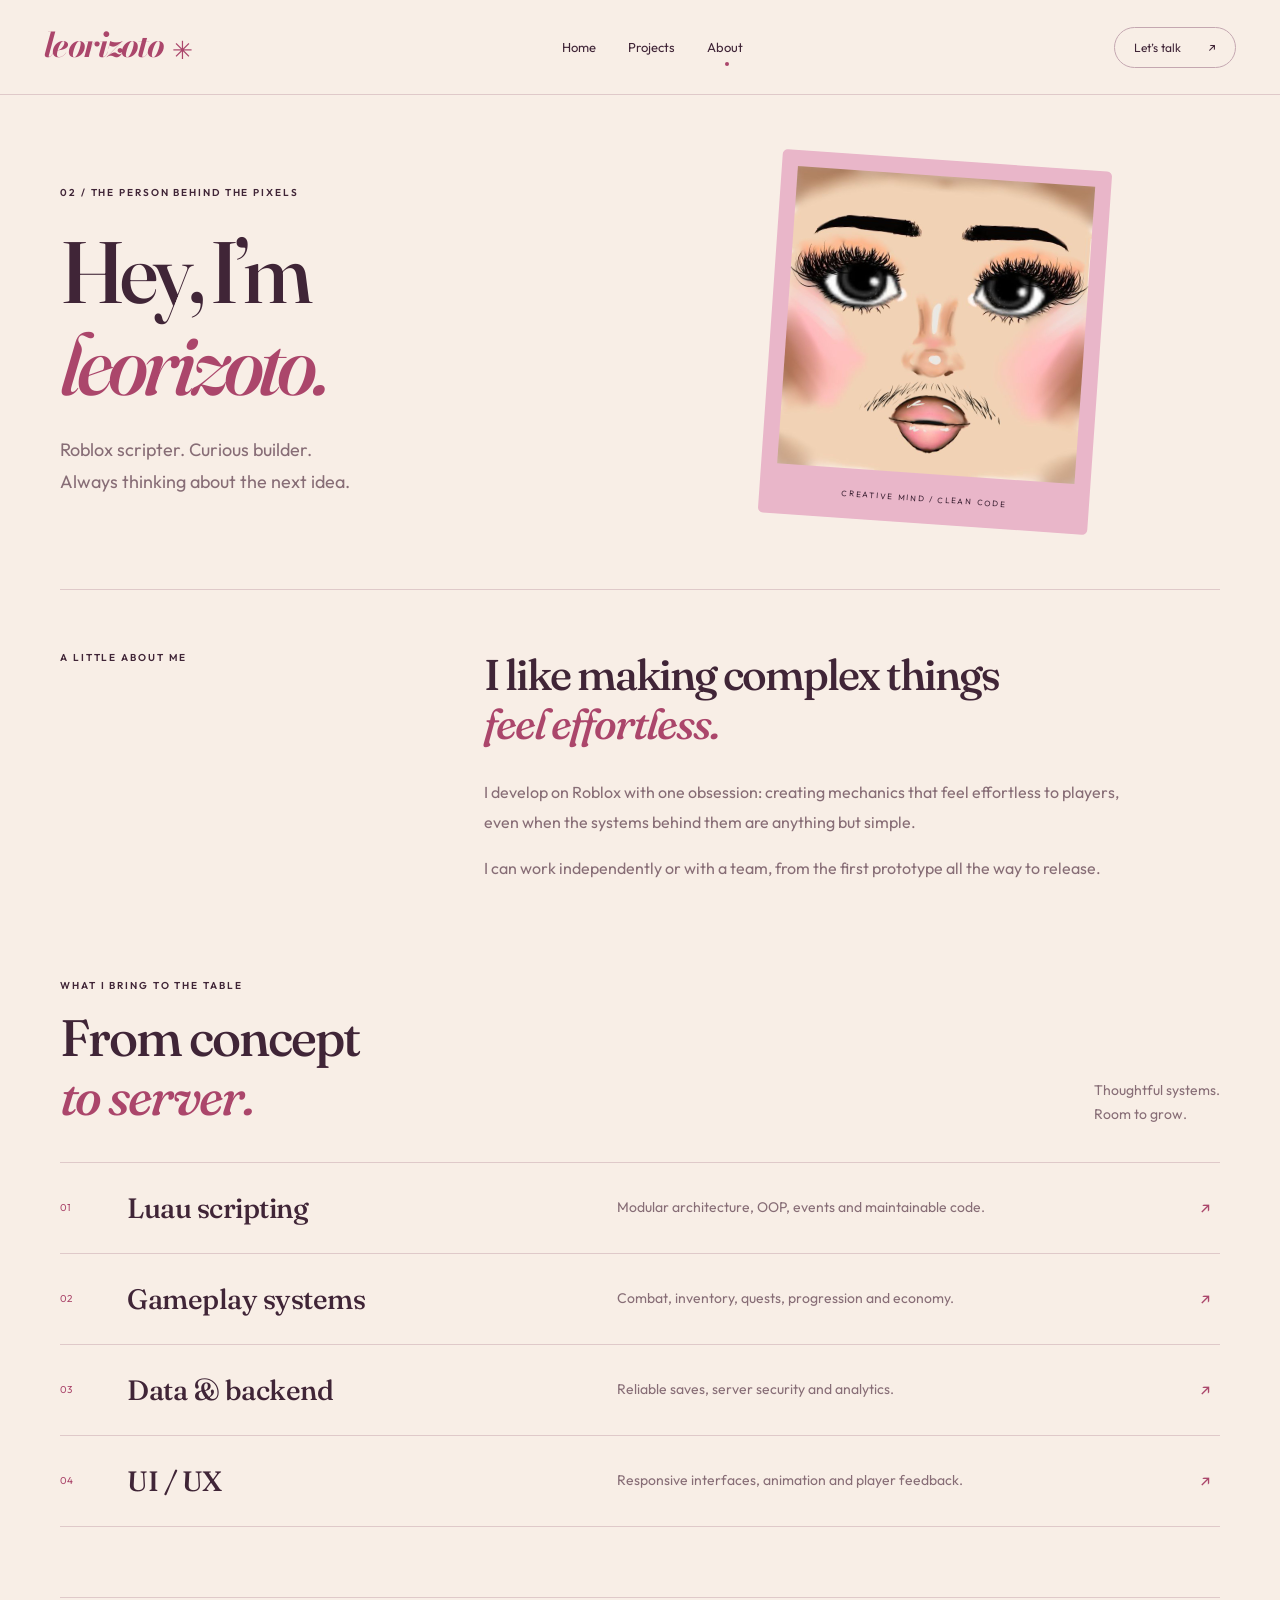
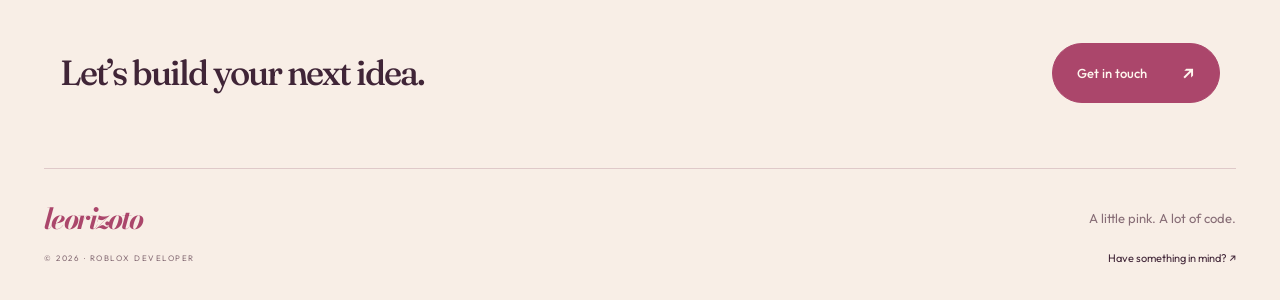
==== about.html @ 5970bd6d "Redesign portfolio with separate pages and project case studies" ====
<!doctype html><html lang="en"><head><meta charset="utf-8"><meta name="viewport" content="width=device-width,initial-scale=1"><title>About — leorizoto</title><meta name="description" content="leorizoto — Roblox developer. Explore games, Luau scripting, gameplay systems and interfaces."><meta name="theme-color" content="#f8eee6"><link rel="icon" href="favicon.jpg"><link rel="preconnect" href="https://fonts.googleapis.com"><link rel="preconnect" href="https://fonts.gstatic.com" crossorigin><link href="https://fonts.googleapis.com/css2?family=Bodoni+Moda:ital,wght@1,700&family=Fraunces:wght@500;600;700;800&family=Outfit:wght@400;500;600;700&display=swap" rel="stylesheet"><link rel="stylesheet" href="styles.css?v=pages-1"><script src="script.js?v=pages-1" defer></script><script src="analytics.js?v=pages-1" defer></script></head><body><a class="skip-link" href="#main">Skip to content</a><header class="site-header"><nav aria-label="Main navigation"><a class="brand" href="index.html" aria-label="leorizoto home">leorizoto<span class="brand-star" aria-hidden="true">✳</span></a><div class="navlinks"><a href="index.html" >Home</a><a href="projects.html" >Projects</a><a href="about.html" aria-current="page">About</a></div><a class="contact-link" href="contact.html" >Let’s talk <span>↗</span></a></nav></header><main id="main"><section class="about-intro wrap"><div><p class="eyebrow">02 / THE PERSON BEHIND THE PIXELS</p><h1>Hey, I’m<br><em>leorizoto.</em></h1><p class="intro">Roblox scripter. Curious builder.<br>Always thinking about the next idea.</p></div><div class="about-avatar"><img src="avatar.jpg" width="736" height="736" alt="leorizoto’s avatar"><span>CREATIVE MIND / CLEAN CODE</span></div></section><section class="about-story wrap"><p class="eyebrow">A LITTLE ABOUT ME</p><div><h2>I like making complex things<br><em>feel effortless.</em></h2><p>I develop on Roblox with one obsession: creating mechanics that feel effortless to players, even when the systems behind them are anything but simple.</p><p>I can work independently or with a team, from the first prototype all the way to release.</p></div></section><section class="expertise wrap" id="skills"><div class="section-heading"><div><p class="eyebrow">WHAT I BRING TO THE TABLE</p><h2>From concept<br><em>to server.</em></h2></div><p>Thoughtful systems.<br>Room to grow.</p></div><div class="expertise-list"><article><span>01</span><h3>Luau scripting</h3><p>Modular architecture, OOP, events and maintainable code.</p><b aria-hidden="true">↗</b></article><article><span>02</span><h3>Gameplay systems</h3><p>Combat, inventory, quests, progression and economy.</p><b aria-hidden="true">↗</b></article><article><span>03</span><h3>Data & backend</h3><p>Reliable saves, server security and analytics.</p><b aria-hidden="true">↗</b></article><article><span>04</span><h3>UI / UX</h3><p>Responsive interfaces, animation and player feedback.</p><b aria-hidden="true">↗</b></article></div></section><section class="small-cta wrap"><h2>Let’s build your next idea.</h2><a class="button" href="contact.html">Get in touch <span>↗</span></a></section></main><footer><a class="brand" href="index.html">leorizoto</a><p>A little pink. A lot of code.</p><span>© 2026 · ROBLOX DEVELOPER</span><a href="contact.html">Have something in mind? ↗</a></footer><p class="copy-status" id="copy-status" role="status" aria-live="polite" hidden></p></body></html>
---- styles.css ----
:root{--paper:#f8eee6;--ink:#402537;--rose:#ab466b;--muted:#876d76;--line:#dfc9c9;--pink:#edb9ca;--serif:Fraunces,Georgia,serif;--sans:Outfit,sans-serif}*{box-sizing:border-box}html{scroll-behavior:smooth;scroll-padding-top:110px}body{margin:0;background:var(--paper);color:var(--ink);font-family:var(--sans);-webkit-font-smoothing:antialiased}a{color:inherit;text-decoration:none}button{font:inherit;color:inherit}img{display:block;max-width:100%;height:auto}button,a{-webkit-tap-highlight-color:transparent}button{cursor:pointer}[hidden]{display:none!important}::selection{background:#edb9ca;color:var(--ink)}:focus-visible{outline:2px solid var(--rose);outline-offset:5px}h1,h2,h3,p{margin:0}h1,h2,h3{font-family:var(--serif);font-weight:500}em{color:var(--rose);font-style:italic}h1{font-size:clamp(58px,6.8vw,100px);line-height:1.05;letter-spacing:-5px}h2{font-size:clamp(34px,4vw,58px);line-height:1.15;letter-spacing:-2px}.wrap{width:min(1160px,calc(100% - 88px));margin-inline:auto}.eyebrow{font-size:10px;font-weight:600;letter-spacing:1.9px;line-height:1.6}.status-dot{display:inline-block;width:6px;height:6px;border-radius:50%;background:#748a66;margin-right:8px;vertical-align:middle}.intro{font-size:18px;line-height:1.8;color:var(--muted);max-width:480px}.site-header{position:sticky;top:0;z-index:40;background:#f8eee6f5;border-bottom:1px solid var(--line)}nav{width:min(1280px,calc(100% - 88px));margin:auto;display:flex;align-items:center;justify-content:space-between;height:94px;gap:24px}.brand{font:italic 700 34px/1 'Bodoni Moda',serif;color:var(--rose);letter-spacing:-1.7px;white-space:nowrap}.brand-star{font:25px var(--sans);margin-left:8px;display:inline-block;vertical-align:middle}.navlinks{display:flex;gap:32px;font-size:13px}.navlinks a{position:relative;padding:15px 0}.navlinks a[aria-current]:after{content:'';height:4px;width:4px;border-radius:50%;background:var(--rose);position:absolute;bottom:4px;left:50%}.contact-link{font-size:12px;border:1px solid #c4a7b0;padding:12px 19px;border-radius:50px}.contact-link span{margin-left:24px}.contact-link:hover,.contact-link[aria-current]{background:var(--ink);color:var(--paper);border-color:var(--ink)}.skip-link{position:fixed;left:15px;top:-100px;z-index:100;background:var(--paper);padding:15px}.skip-link:focus{top:10px}.button{display:inline-flex;align-items:center;justify-content:space-between;gap:35px;padding:17px 24px;border:1px solid var(--rose);background:var(--rose);color:#fff7ef;border-radius:40px;font-size:13px;font-weight:500;transition:background .2s,transform .2s}.button:hover{background:#84344f;transform:translateY(-2px)}.button span{font-size:19px}.text-link{font-size:13px;display:inline-flex;align-items:center;gap:24px;border-bottom:1px solid var(--line);padding:11px 0}.text-link:hover{color:var(--rose);border-color:var(--rose)}.actions{display:flex;align-items:center;gap:28px;margin-top:34px}.home-hero{min-height:700px;display:grid;grid-template-columns:1.15fr 1fr;gap:60px;align-items:center;padding-block:70px 85px}.hero-copy h1{margin:25px 0 28px;font-size:clamp(58px,6.4vw,93px);letter-spacing:-4.5px}.hero-note{display:flex;gap:22px;font-size:8px;letter-spacing:1.5px;color:var(--muted);margin-top:55px}.hero-visual{position:relative;padding:10px 24px 25px}.portrait-window{position:relative;border-radius:230px 230px 35px 35px;overflow:hidden;aspect-ratio:0.85;background:#efc6d3;border:7px solid #f3d9d8}.scene{width:100%;height:100%;object-fit:cover;object-position:65% center}.avatar{position:absolute;width:47%;aspect-ratio:1;border-radius:50%;border:6px solid var(--paper);left:27%;top:35%;object-fit:cover}.portrait-caption{position:absolute;bottom:20px;text-align:center;left:0;width:100%;font-size:7px;letter-spacing:1.5px}.hero-star{position:absolute;width:108px;right:-5px;top:-12px;transform:rotate(10deg);filter:drop-shadow(0 5px 12px #8e42631c)}.note{position:absolute;background:#fff7ee;padding:12px 18px;box-shadow:0 4px 15px #7137500c;font:italic 500 16px var(--serif);color:var(--rose)}.note-top{left:-12px;top:23%;transform:rotate(-8deg)}.note-bottom{right:-5px;bottom:11%;transform:rotate(5deg)}.selected{padding-block:40px 85px;border-top:1px solid var(--line)}.section-heading{display:flex;justify-content:space-between;align-items:end;gap:30px;margin-bottom:35px}.section-heading .eyebrow{margin-bottom:15px}.section-heading>p{font-size:14px;color:var(--muted);line-height:1.7}.project-grid{display:grid;grid-template-columns:1fr 1fr;gap:50px 28px}.project-card{display:block;min-width:0}.card-art{aspect-ratio:1.55;position:relative;overflow:hidden;border-radius:16px;background:#edc4d0}.card-art>img{height:100%;width:100%;object-fit:cover;transition:transform .4s}.project-card:hover .card-art>img{transform:scale(1.035)}.card-number{position:absolute;top:18px;left:18px;background:#fff6ec;padding:8px 11px;border-radius:30px;font-size:8px;letter-spacing:1.3px}.card-arrow{position:absolute;bottom:17px;right:17px;display:grid;place-items:center;width:39px;height:39px;border-radius:50%;background:var(--paper);font-size:21px;transition:background .2s,color .2s}.project-card:hover .card-arrow{background:var(--rose);color:white}.card-copy{padding:20px 2px 0}.card-meta{display:flex;justify-content:space-between;font-size:9px;letter-spacing:1.2px;color:var(--muted)}.card-copy h3{font-size:29px;letter-spacing:-.9px;margin:12px 0 8px}.card-copy p{font-size:14px;color:var(--muted)}.showcase-card .card-art{background:radial-gradient(ellipse at 50% 35%,#fff0e5,transparent 65%),#eac1cf}.showcase-card .card-art>img{width:45%;height:65%;object-fit:contain;position:absolute;inset:18% 27.5%}.home-about{border-top:1px solid var(--line);padding-block:70px;display:grid;grid-template-columns:1.4fr 1fr;gap:25px 80px}.home-about>.eyebrow{grid-column:1/-1}.home-about>div{font-size:16px;color:var(--muted);line-height:1.9;padding-top:8px}.home-about .text-link{margin-top:16px}.end-note{padding:60px 0 80px;border-top:1px solid var(--line)}.end-note>span{font-size:9px;letter-spacing:2px}.end-note>a{display:block;margin-top:25px;font:500 clamp(45px,6vw,82px)/1.1 var(--serif);letter-spacing:-3px;position:relative}.end-note b{position:absolute;right:5%;top:15%;font-weight:400;color:var(--rose)}footer{border-top:1px solid var(--line);width:min(1280px,calc(100% - 88px));margin:0 auto;display:grid;grid-template-columns:1fr 1fr;gap:18px;align-items:center;padding:35px 0}footer .brand{font-size:29px}footer p{font-size:13px;text-align:right;color:var(--muted)}footer>span{font-size:8px;letter-spacing:1.5px;color:var(--muted)}footer>a:last-child{text-align:right;font-size:11px}.page-heading{padding-block:65px 45px}.page-heading h1{margin:20px 0 25px;max-width:800px}.page-heading>p:last-child{font-size:17px;color:var(--muted);line-height:1.7;max-width:430px}.collection-toolbar{display:flex;justify-content:space-between;align-items:center;gap:20px;margin:12px 0 35px;padding-block:16px;border-top:1px solid var(--line);border-bottom:1px solid var(--line)}.collection-toolbar>p{font-size:11px;color:var(--muted)}.filters{display:flex;gap:8px;flex-wrap:wrap}.filters button{border:0;background:transparent;padding:11px 17px;border-radius:25px;font-size:12px}.filters button[aria-pressed=true]{background:var(--ink);color:var(--paper)}.filters span{font-size:9px;margin-left:15px;opacity:.65}.collection{padding-bottom:70px}.small-cta{padding:45px 0 65px;border-top:1px solid var(--line);display:flex;justify-content:space-between;gap:25px;align-items:center}.small-cta h2{font-size:35px}.project-heading{padding-top:40px}.back-link{font-size:11px;color:var(--muted)}.project-title{display:flex;justify-content:space-between;align-items:end;gap:35px;padding:40px 0 35px}.project-title h1{font-size:clamp(40px,5.3vw,76px);letter-spacing:-3px;max-width:780px;margin-top:18px}.project-title .button{flex-shrink:0}.project-cover{background:#ebc7ce;border-radius:18px;overflow:hidden}.project-cover>img{width:100%;height:auto;max-height:650px;object-fit:contain}.project-cover.illustrated{height:400px;position:relative;display:grid;place-items:center;background:radial-gradient(ellipse,#fff0e6,#edc1d0)}.project-cover.illustrated img{height:70%;width:60%;object-fit:contain}.project-cover.illustrated span{position:absolute;bottom:25px;font-size:9px;letter-spacing:3px;color:var(--rose)}.project-story{display:grid;grid-template-columns:1fr 1fr;gap:70px;padding-block:60px}.project-story h2{font-size:40px;margin-top:18px;max-width:400px}.project-story>div>p{color:var(--muted);line-height:1.9;font-size:17px}.tags{display:flex;flex-wrap:wrap;gap:8px;margin-top:25px}.tags span{font-size:10px;padding:8px 12px;border:1px solid var(--line);border-radius:20px;color:var(--rose)}.project-facts{display:flex;gap:65px;margin:35px 0 0}.project-facts dt{font-size:8px;letter-spacing:1.5px;color:var(--muted)}.project-facts dd{margin:8px 0 0;font-size:16px}.reach{padding-block:45px;border-top:1px solid var(--line)}.reach h2{margin-top:18px}.game-stats{display:grid;grid-template-columns:repeat(4,1fr);margin:35px 0 20px;gap:20px}.game-stats dd{font:500 clamp(28px,3.5vw,46px) var(--serif);letter-spacing:-1.5px;margin:0}.game-stats dt{font-size:8px;letter-spacing:1.2px;margin-top:9px;color:var(--muted)}.ccu-stat dd{color:var(--rose)}.stats-updated,.stats-sources{font-size:11px;line-height:1.8;color:var(--muted)}.stats-sources{margin-top:12px}.stats-sources summary{cursor:pointer}.stats-sources p{margin-top:12px}.stats-sources a{text-decoration:underline}.stats-stale .ccu-stat dd{color:var(--muted)}.next-project{border-top:1px solid var(--line);padding:40px 0 65px}.next-project>a{display:flex;justify-content:space-between;gap:20px;font:500 clamp(30px,4vw,50px) var(--serif);letter-spacing:-1px;margin-top:20px}.next-project span{color:var(--rose)}.about-intro{padding-block:65px;display:grid;grid-template-columns:1.4fr 1fr;align-items:center;gap:80px}.about-intro h1{margin:25px 0}.about-avatar{max-width:330px;transform:rotate(4deg);background:#e9b6c9;padding:16px 16px 50px;border-radius:5px;position:relative}.about-avatar>img{aspect-ratio:1;object-fit:cover}.about-avatar>span{position:absolute;bottom:20px;left:0;width:100%;text-align:center;font-size:8px;letter-spacing:1.7px}.about-story{border-top:1px solid var(--line);display:grid;grid-template-columns:.65fr 1.35fr;padding-block:60px;gap:70px}.about-story h2{margin-bottom:28px;font-size:43px}.about-story p:not(.eyebrow){font-size:16px;color:var(--muted);line-height:1.9;margin-top:15px;max-width:640px}.expertise{padding-block:35px 70px}.expertise-list article{border-top:1px solid var(--line);padding:28px 0;display:grid;grid-template-columns:45px 1fr 1.2fr 20px;gap:22px;align-items:center}.expertise-list article:last-child{border-bottom:1px solid var(--line)}.expertise-list article>span{font-size:10px;color:var(--rose)}.expertise-list h3{font-size:28px;letter-spacing:-.5px}.expertise-list p{font-size:14px;line-height:1.7;color:var(--muted)}.expertise-list b{font-weight:400;color:var(--rose)}.contact-page{padding-block:80px;min-height:calc(100vh - 250px);display:grid;grid-template-columns:1.2fr 1fr;gap:80px;align-items:center}.contact-page h1{font-size:clamp(48px,5.8vw,84px);letter-spacing:-3px;margin:25px 0}.contact-heart{width:130px;height:115px;object-fit:contain;margin:30px 0 0 40px;transform:rotate(-10deg)}.contact-panel{padding:40px 32px;background:#f0d8da;border-radius:20px}.contact-options{display:grid;gap:12px;margin-top:25px}.contact-card{position:relative;text-align:left;width:100%;padding:24px;border:1px solid #dfbdc9;background:#fff6ee;border-radius:12px;transition:background .2s}.contact-card:hover{background:#fffaf5}.contact-label{display:block;font-size:8px;letter-spacing:2px;color:var(--rose);margin-bottom:10px}.contact-value{display:block;font-size:clamp(16px,2vw,22px);font-weight:500;letter-spacing:-.4px}.contact-hint{display:block;font-size:10px;margin-top:15px;color:var(--muted)}.contact-card svg{position:absolute;right:23px;bottom:20px;color:var(--rose);width:18px;height:18px}.contact-note{margin-top:24px;font-size:12px;line-height:1.8;color:var(--muted)}.copy-status{position:fixed;bottom:22px;left:50%;transform:translateX(-50%);padding:14px 22px;border-radius:30px;background:var(--ink);color:var(--paper);font-size:12px;z-index:60;width:max-content;max-width:90%;box-shadow:0 5px 20px #40253718}.private-admin{position:fixed;bottom:16px;left:16px;z-index:100;display:flex;align-items:center;padding:5px;border:1px solid var(--line);border-radius:40px;background:var(--paper);box-shadow:0 3px 15px #4025370f}.private-admin a{font-size:10px;letter-spacing:1px;padding:9px 12px}.private-admin button{border:0;background:#efd8de;border-radius:50%;width:30px;height:30px;font-size:20px;color:var(--rose)}
@media(min-width:1500px){.home-hero{min-height:760px}}@media(max-width:1000px){.home-hero{gap:25px;min-height:620px}.hero-copy h1{font-size:64px;letter-spacing:-3px}.hero-visual{padding-inline:15px}.intro{font-size:16px}.note{font-size:13px}.hero-star{width:85px}.hero-note{gap:12px;font-size:7px}.contact-page{gap:35px}.project-title{align-items:start;flex-direction:column}.about-intro{gap:40px}.expertise-list article{grid-template-columns:25px 1fr 1fr 15px;gap:15px}.expertise-list h3{font-size:24px}}
@media(max-width:700px){.wrap{width:calc(100% - 40px)}nav{width:calc(100% - 40px);height:78px;gap:12px;flex-wrap:wrap;position:relative;padding-bottom:28px}.brand{font-size:28px}.brand-star{font-size:18px}.contact-link{padding:8px 13px;font-size:10px}.contact-link span{margin-left:14px}.navlinks{position:absolute;bottom:0;left:0;right:0;justify-content:center;gap:30px;font-size:10px}.navlinks a{padding:8px 0}.navlinks a[aria-current]:after{bottom:2px;width:3px;height:3px}.home-hero{grid-template-columns:1fr;padding-block:40px 45px;gap:25px}.hero-copy h1{font-size:clamp(48px,12vw,72px);letter-spacing:-3px;margin-block:20px}.eyebrow{font-size:8px;letter-spacing:1.3px}.intro{font-size:16px;line-height:1.7}.actions{gap:20px;margin-top:26px}.button{font-size:11px;padding:14px 19px;gap:25px}.text-link{font-size:11px;gap:12px}.hero-note{margin-top:30px;font-size:7px;gap:20px}.hero-visual{max-width:330px;width:85%;margin:5px auto 0;padding-bottom:15px}.portrait-window{aspect-ratio:1}.hero-star{width:78px;right:-10px;top:-3px}.note-top{left:-20px}.note-bottom{right:-18px}.portrait-caption{font-size:6px;bottom:15px}.selected{padding-block:30px 45px}.section-heading{gap:15px;margin-bottom:25px}.section-heading h2{font-size:35px}.project-grid{grid-template-columns:1fr;gap:32px}.card-art{aspect-ratio:1.5}.card-copy h3{font-size:26px}.card-copy{padding-top:16px}.card-meta{font-size:8px}.card-copy p{font-size:12px}.home-about{grid-template-columns:1fr;gap:20px;padding-block:38px}.home-about h2{font-size:33px;letter-spacing:-1.3px}.home-about>div{font-size:15px}.end-note{padding-block:35px 45px}.end-note>span{font-size:7px}.end-note>a{font-size:45px;letter-spacing:-2px}.end-note b{right:0}footer{width:calc(100% - 40px);padding-block:28px;gap:18px 10px}footer p{font-size:10px}footer>span{font-size:6px;letter-spacing:.8px}footer>a:last-child{font-size:9px}footer .brand{font-size:25px}.page-heading{padding-block:40px 25px}.page-heading h1{font-size:60px;letter-spacing:-3px}.page-heading>p:last-child{font-size:15px}.collection-toolbar{gap:7px;margin-bottom:25px}.filters{gap:0}.filters button{font-size:10px;padding:9px 10px}.filters span{font-size:8px;margin-left:7px}.collection-toolbar>p{font-size:9px;white-space:nowrap}.collection{padding-bottom:45px}.small-cta{padding-block:30px 40px;align-items:start}.small-cta h2{font-size:27px;max-width:200px}.small-cta .button{flex-shrink:0;padding:12px 15px;gap:18px}.project-heading{padding-top:25px}.project-title{padding-block:25px;gap:20px}.project-title h1{font-size:45px;letter-spacing:-2px}.project-cover{border-radius:12px}.project-cover.illustrated{height:260px}.project-story{grid-template-columns:1fr;padding-block:32px;gap:22px}.project-story h2{font-size:32px;margin-top:12px}.project-story>div>p{font-size:15px}.project-facts{margin-top:25px}.reach{padding-block:30px}.reach h2{font-size:35px}.game-stats{grid-template-columns:1fr 1fr;gap:25px}.game-stats dd{font-size:36px}.game-stats dt{font-size:7px}.stats-sources,.stats-updated{font-size:10px}.next-project{padding-block:30px 40px}.next-project>a{font-size:29px}.about-intro{padding-block:40px;grid-template-columns:1fr;gap:30px}.about-intro h1{font-size:64px;letter-spacing:-3px}.about-avatar{width:230px;margin:0 auto;padding-bottom:40px}.about-avatar>span{font-size:6px;bottom:16px}.about-story{grid-template-columns:1fr;gap:20px;padding-block:35px}.about-story h2{font-size:34px}.about-story p:not(.eyebrow){font-size:15px}.expertise{padding-block:20px 40px}.expertise-list article{grid-template-columns:25px 1fr 15px;gap:12px;padding-block:22px}.expertise-list h3{font-size:25px}.expertise-list p{grid-column:2;grid-row:2;font-size:13px}.expertise-list b{grid-column:3;grid-row:1}.contact-page{padding-block:40px;grid-template-columns:1fr;gap:25px;min-height:0}.contact-page h1{font-size:clamp(44px,12vw,62px);letter-spacing:-2.5px}.contact-heart{display:none}.contact-panel{padding:28px 20px}.contact-card{padding:22px}.contact-value{font-size:20px}.contact-note{font-size:11px}}
@media(prefers-reduced-motion:reduce){html{scroll-behavior:auto}*,*:before,*:after{transition:none!important;animation:none!important}}
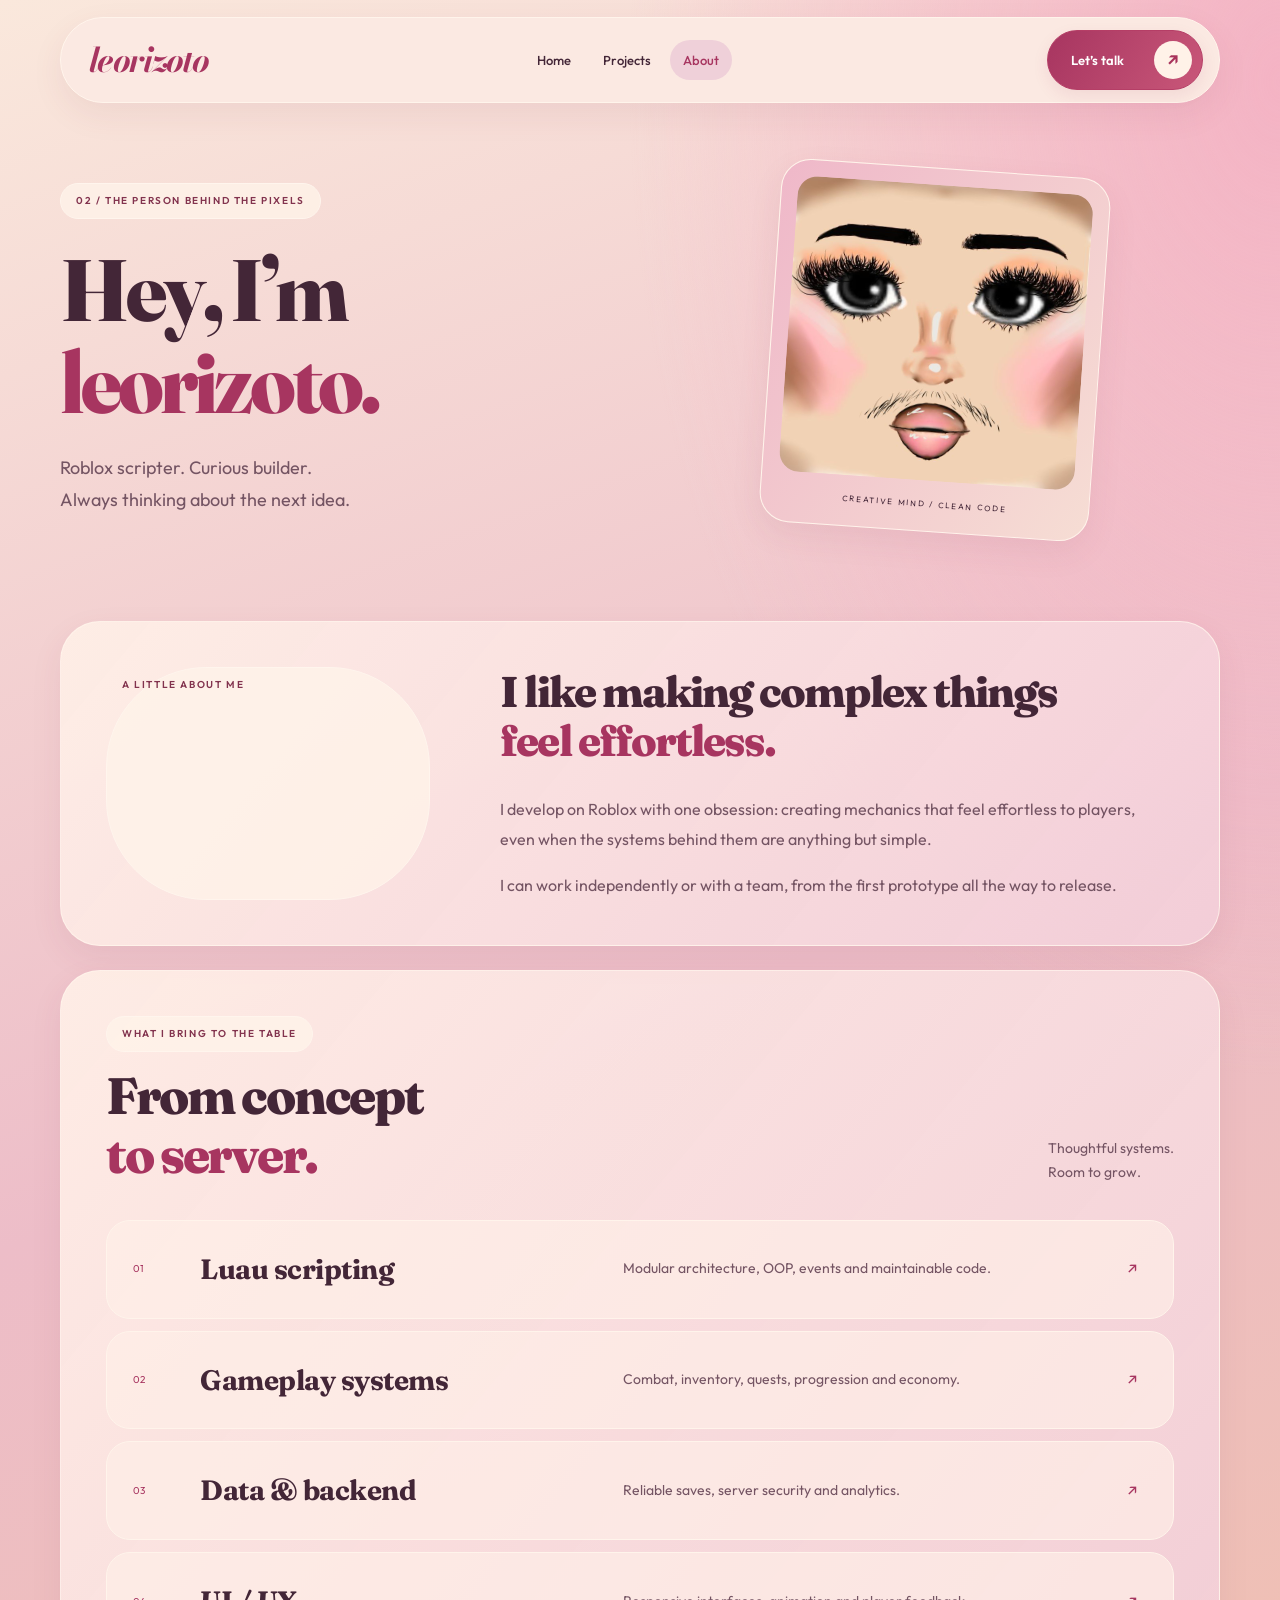
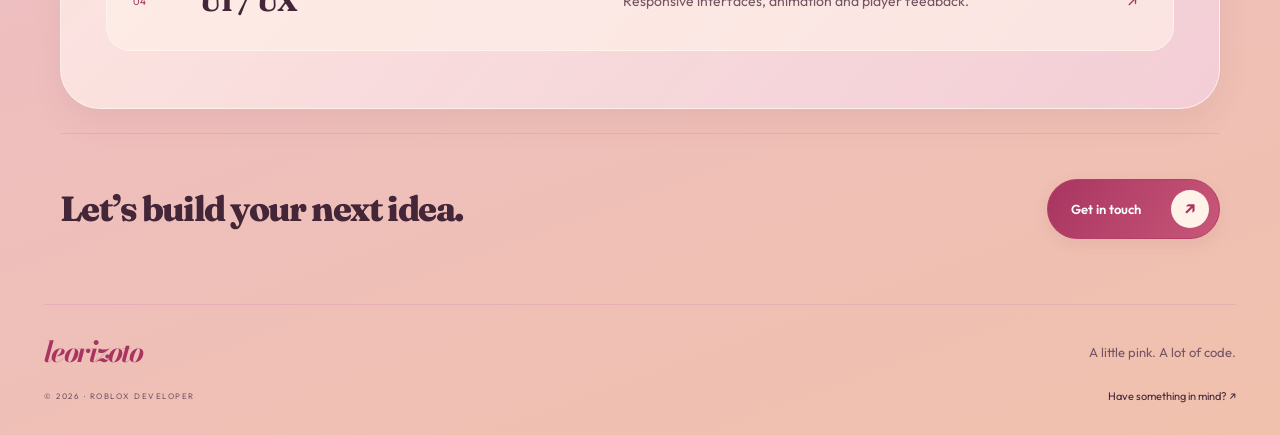
==== commit 052fc536: "Restore original opening animation and expressive pink visual identity" ====
--- a/about.html
+++ b/about.html
@@ -1 +1 @@
-<!doctype html><html lang="en"><head><meta charset="utf-8"><meta name="viewport" content="width=device-width,initial-scale=1"><title>About — leorizoto</title><meta name="description" content="leorizoto — Roblox developer. Explore games, Luau scripting, gameplay systems and interfaces."><meta name="theme-color" content="#f8eee6"><link rel="icon" href="favicon.jpg"><link rel="preconnect" href="https://fonts.googleapis.com"><link rel="preconnect" href="https://fonts.gstatic.com" crossorigin><link href="https://fonts.googleapis.com/css2?family=Bodoni+Moda:ital,wght@1,700&family=Fraunces:wght@500;600;700;800&family=Outfit:wght@400;500;600;700&display=swap" rel="stylesheet"><link rel="stylesheet" href="styles.css?v=pages-1"><script src="script.js?v=pages-1" defer></script><script src="analytics.js?v=pages-1" defer></script></head><body><a class="skip-link" href="#main">Skip to content</a><header class="site-header"><nav aria-label="Main navigation"><a class="brand" href="index.html" aria-label="leorizoto home">leorizoto<span class="brand-star" aria-hidden="true">✳</span></a><div class="navlinks"><a href="index.html" >Home</a><a href="projects.html" >Projects</a><a href="about.html" aria-current="page">About</a></div><a class="contact-link" href="contact.html" >Let’s talk <span>↗</span></a></nav></header><main id="main"><section class="about-intro wrap"><div><p class="eyebrow">02 / THE PERSON BEHIND THE PIXELS</p><h1>Hey, I’m<br><em>leorizoto.</em></h1><p class="intro">Roblox scripter. Curious builder.<br>Always thinking about the next idea.</p></div><div class="about-avatar"><img src="avatar.jpg" width="736" height="736" alt="leorizoto’s avatar"><span>CREATIVE MIND / CLEAN CODE</span></div></section><section class="about-story wrap"><p class="eyebrow">A LITTLE ABOUT ME</p><div><h2>I like making complex things<br><em>feel effortless.</em></h2><p>I develop on Roblox with one obsession: creating mechanics that feel effortless to players, even when the systems behind them are anything but simple.</p><p>I can work independently or with a team, from the first prototype all the way to release.</p></div></section><section class="expertise wrap" id="skills"><div class="section-heading"><div><p class="eyebrow">WHAT I BRING TO THE TABLE</p><h2>From concept<br><em>to server.</em></h2></div><p>Thoughtful systems.<br>Room to grow.</p></div><div class="expertise-list"><article><span>01</span><h3>Luau scripting</h3><p>Modular architecture, OOP, events and maintainable code.</p><b aria-hidden="true">↗</b></article><article><span>02</span><h3>Gameplay systems</h3><p>Combat, inventory, quests, progression and economy.</p><b aria-hidden="true">↗</b></article><article><span>03</span><h3>Data & backend</h3><p>Reliable saves, server security and analytics.</p><b aria-hidden="true">↗</b></article><article><span>04</span><h3>UI / UX</h3><p>Responsive interfaces, animation and player feedback.</p><b aria-hidden="true">↗</b></article></div></section><section class="small-cta wrap"><h2>Let’s build your next idea.</h2><a class="button" href="contact.html">Get in touch <span>↗</span></a></section></main><footer><a class="brand" href="index.html">leorizoto</a><p>A little pink. A lot of code.</p><span>© 2026 · ROBLOX DEVELOPER</span><a href="contact.html">Have something in mind? ↗</a></footer><p class="copy-status" id="copy-status" role="status" aria-live="polite" hidden></p></body></html>
+<!doctype html><html lang="en"><head><meta charset="utf-8"><meta name="viewport" content="width=device-width,initial-scale=1"><title>About — leorizoto</title><meta name="description" content="leorizoto — Roblox developer. Explore games, Luau scripting, gameplay systems and interfaces."><meta name="theme-color" content="#f8eee6"><link rel="icon" href="favicon.jpg"><link rel="preconnect" href="https://fonts.googleapis.com"><link rel="preconnect" href="https://fonts.gstatic.com" crossorigin><link href="https://fonts.googleapis.com/css2?family=Bodoni+Moda:ital,wght@1,700&family=Fraunces:wght@500;600;700;800&family=Outfit:wght@400;500;600;700&display=swap" rel="stylesheet"><link rel="stylesheet" href="styles.css?v=pages-1"><script src="script.js?v=heritage-1" defer></script><script src="analytics.js?v=pages-1" defer></script><link rel="stylesheet" href="heritage.css?v=1"></head><body><a class="skip-link" href="#main">Skip to content</a><header class="site-header"><nav aria-label="Main navigation"><a class="brand" href="index.html" aria-label="leorizoto home">leorizoto<span class="brand-star" aria-hidden="true">✳</span></a><div class="navlinks"><a href="index.html" >Home</a><a href="projects.html" >Projects</a><a href="about.html" aria-current="page">About</a></div><a class="contact-link" href="contact.html" >Let’s talk <span>↗</span></a></nav></header><main id="main"><section class="about-intro wrap"><div><p class="eyebrow">02 / THE PERSON BEHIND THE PIXELS</p><h1>Hey, I’m<br><em>leorizoto.</em></h1><p class="intro">Roblox scripter. Curious builder.<br>Always thinking about the next idea.</p></div><div class="about-avatar"><img src="avatar.jpg" width="736" height="736" alt="leorizoto’s avatar"><span>CREATIVE MIND / CLEAN CODE</span></div></section><section class="about-story wrap"><p class="eyebrow">A LITTLE ABOUT ME</p><div><h2>I like making complex things<br><em>feel effortless.</em></h2><p>I develop on Roblox with one obsession: creating mechanics that feel effortless to players, even when the systems behind them are anything but simple.</p><p>I can work independently or with a team, from the first prototype all the way to release.</p></div></section><section class="expertise wrap" id="skills"><div class="section-heading"><div><p class="eyebrow">WHAT I BRING TO THE TABLE</p><h2>From concept<br><em>to server.</em></h2></div><p>Thoughtful systems.<br>Room to grow.</p></div><div class="expertise-list"><article><span>01</span><h3>Luau scripting</h3><p>Modular architecture, OOP, events and maintainable code.</p><b aria-hidden="true">↗</b></article><article><span>02</span><h3>Gameplay systems</h3><p>Combat, inventory, quests, progression and economy.</p><b aria-hidden="true">↗</b></article><article><span>03</span><h3>Data & backend</h3><p>Reliable saves, server security and analytics.</p><b aria-hidden="true">↗</b></article><article><span>04</span><h3>UI / UX</h3><p>Responsive interfaces, animation and player feedback.</p><b aria-hidden="true">↗</b></article></div></section><section class="small-cta wrap"><h2>Let’s build your next idea.</h2><a class="button" href="contact.html">Get in touch <span>↗</span></a></section></main><footer><a class="brand" href="index.html">leorizoto</a><p>A little pink. A lot of code.</p><span>© 2026 · ROBLOX DEVELOPER</span><a href="contact.html">Have something in mind? ↗</a></footer><p class="copy-status" id="copy-status" role="status" aria-live="polite" hidden></p></body></html>
--- a/heritage.css
+++ b/heritage.css
@@ -0,0 +1,174 @@
+:root{--ink:#432637;--muted:#745463;--rose:#a73560;--line:#fff4eb;--radius:32px;--shadow:0 12px 32px #7e324e14;color-scheme:light;font-family:Outfit,Arial,sans-serif;color:var(--ink);background:#f5d8d2}
+body{margin:0;background:radial-gradient(ellipse at 100% 4%,#f4b3c4,transparent 36%),linear-gradient(160deg,#fae8dc,#edbdc8 50%,#f0c1ac);font-size:16px;line-height:1.6}
+nav{position:sticky;top:16px;z-index:20;display:flex;align-items:center;justify-content:space-between;gap:24px;width:min(1160px,calc(100% - 48px));min-height:76px;margin:20px auto 0;padding:12px 16px 12px 28px;border:1px solid var(--line);border-radius:100px;background:#fbe9e2;box-shadow:var(--shadow)}
+.brand{font:700 italic 34px/1.2 'Bodoni Moda',Georgia,serif;letter-spacing:-1.7px;color:var(--rose)}
+.navlinks{display:flex;gap:6px;font-weight:500;font-size:14px}
+.navlinks a{padding:10px 16px;border-radius:100px;transition:background .18s,color .18s}
+.navlinks a:hover{background:#efd0d9;color:var(--rose)}
+.hero{position:relative;isolation:isolate;width:min(1340px,100%);margin:auto;min-height:680px;padding:104px max(6vw,28px) 100px;overflow:hidden}
+.hero-art{position:absolute;z-index:-1;right:-12%;top:0;width:77%;height:100%;object-fit:cover;opacity:.35;mask-image:linear-gradient(90deg,transparent,#000 45%)}
+.hero h1{font-size:clamp(66px,7.2vw,104px);font-weight:800;line-height:.99;margin:26px 0 24px}
+.hero h1 span{color:var(--rose)}
+.hero>p{max-width:460px;font-size:18px;color:var(--muted);line-height:1.75}
+.hero strong{color:var(--ink)}
+.actions{display:flex;gap:24px;align-items:center;margin-top:30px;flex-wrap:wrap}
+.play{display:inline-flex;align-items:center;gap:10px;font-size:14px;font-weight:500}
+.play i{display:grid;place-items:center;width:38px;height:38px;border:1px solid #c58b9f;border-radius:50%;font:normal 10px Arial}
+.profile-cluster{position:absolute;right:6%;top:190px;width:360px;height:310px;display:grid;place-items:center}
+.profile-halo{position:absolute;inset:30px 20px;background:linear-gradient(145deg,#fff2e9ab,#e59db4a8);border:1px solid #fff4eacb;border-radius:48% 52% 46% 54%;transform:rotate(-9deg)}
+.profile-cluster>img{position:relative;width:180px;height:180px;border:6px solid #fff3e9;border-radius:50%;object-fit:cover;box-shadow:0 14px 32px #983e5b24;transform:rotate(3deg)}
+.quality{position:absolute;z-index:1;background:#fff1e9;border:1px solid #fff9f0;border-radius:18px;padding:10px 14px;font-size:11px;letter-spacing:.7px;font-weight:600;color:#8e3e59;box-shadow:0 8px 18px #9634540d}
+.q1{top:30px;left:0;transform:rotate(-5deg)}
+.q2{right:-3px;top:62px;transform:rotate(4deg)}
+.q3{bottom:34px;left:0;transform:rotate(3deg)}
+.q4{right:24px;bottom:15px;transform:rotate(-5deg);background:#b3446a;color:white;border-color:#d788a0}
+.entrance-active{overflow:hidden}
+.enter-screen{position:fixed;inset:0;z-index:100;isolation:isolate;display:grid;align-items:center;background:#f6d9d1;overflow:auto;padding:44px 8vw;transition:opacity .35s ease}
+.enter-screen[hidden]{display:none}
+.enter-screen.leaving{opacity:0;pointer-events:none}
+.enter-art{position:absolute;inset:0;z-index:-2;width:100%;height:100%;object-fit:cover;object-position:65% center}
+.enter-screen:before{content:'';position:absolute;inset:0;z-index:-1;background:linear-gradient(90deg,#f9e7dcd9,transparent 85%);pointer-events:none}
+.enter-cloud{position:relative;max-width:580px;padding:52px 48px;border:1px solid #fff8ef;border-radius:48px;background:#fff0e7ef;box-shadow:0 18px 48px #83374f18;transform:rotate(-1deg)}
+.enter-cloud>span{font-size:11px;font-weight:600;color:#95405e;letter-spacing:2.4px}
+.enter-cloud>strong{display:block;font:800 clamp(50px,6vw,82px)/1.08 Fraunces,Georgia,serif;letter-spacing:-.035em;margin:30px 0}
+.enter-cloud em{color:#b33868;font-style:normal}
+.enter-sticker{position:absolute;right:-32px;top:-40px;width:104px;height:104px;object-fit:contain;transform:rotate(12deg)}
+#enter-button{display:inline-flex;align-items:center;gap:25px;padding:9px 9px 9px 23px;border:1px solid #c74a77;border-radius:100px;background:linear-gradient(130deg,#aa345f,#d66086);color:white;font-size:13px;letter-spacing:.6px;transition:transform .2s}
+#enter-button:hover{transform:translateY(-3px)}
+#enter-button i{display:grid;place-items:center;width:40px;height:40px;background:#fff2e8;border-radius:50%;color:#a8335b;font-style:normal;font-size:20px}
+.enter-sparkles{display:none}
+@media(min-width:1500px){.hero{padding-inline:80px}
+.hero-art{right:-5%}
+.profile-cluster{right:100px}
+}
+@media(max-width:1020px){.hero{padding-top:80px;min-height:630px}
+.hero h1{font-size:76px}
+.hero>p{max-width:400px}
+.profile-cluster{right:2%;width:280px;top:210px}
+.profile-cluster>img{width:145px;height:145px}
+.quality{font-size:9px;padding:8px 11px}
+.navlinks a{padding-inline:10px}
+}
+@media(max-width:760px){nav{width:calc(100% - 24px);top:10px;display:grid;grid-template-columns:1fr auto;gap:10px;padding:13px 16px;border-radius:26px;margin-top:12px}
+.brand{font-size:30px}
+.navlinks{grid-column:1/-1;grid-row:2;display:flex;justify-content:center;gap:12px;border-top:1px solid #ebcad5;padding-top:7px}
+.navlinks a{padding:5px 15px;font-size:13px}
+.hero{padding:56px 28px 40px;min-height:0}
+.hero h1{font-size:clamp(54px,11vw,80px)}
+.hero>p{max-width:500px;font-size:17px}
+.hero-art{width:100%;right:-35%;height:70%;opacity:.25}
+.profile-cluster{position:relative;top:auto;right:auto;width:310px;max-width:100%;height:260px;margin:30px auto 0}
+.profile-cluster>img{width:156px;height:156px}
+.quality{font-size:10px}
+.profile-halo{inset:15px}
+.enter-screen{padding:34px 24px;place-items:center}
+.enter-cloud{max-width:520px;width:100%;padding:40px 28px;border-radius:34px}
+.enter-cloud>strong{font-size:clamp(42px,9.4vw,64px);margin-block:26px}
+.enter-cloud>span{font-size:10px;letter-spacing:1.5px}
+.enter-sticker{width:80px;height:80px;right:-18px;top:-40px}
+.enter-art{object-position:68% center}
+.enter-screen:before{background:#f7dfd759}
+}
+.hero{min-height:690px;padding-top:100px;padding-bottom:90px}
+.hero h1{font-size:clamp(64px,7.6vw,108px);letter-spacing:-.065em;line-height:1.03}
+.profile-cluster{top:118px;right:7%;width:360px;height:425px;border:1px solid #fff8f0;border-radius:190px 190px 110px 110px;background:#f5d5da;box-shadow:0 12px 24px #8b3b5312;transform:rotate(4deg);isolation:isolate}
+.profile-cluster:after{content:'';position:absolute;inset:12px;border:1px solid #fff9f0a6;border-radius:inherit;pointer-events:none;z-index:0}
+.profile-cluster>.portrait-scene{position:absolute;inset:0;width:100%;height:100%;object-fit:cover;object-position:80% center;opacity:.78;border:0;border-radius:inherit;transform:none;box-shadow:none;z-index:-1}
+.profile-cluster>img:not(.portrait-scene){width:178px;height:178px;transform:rotate(-8deg);box-shadow:0 12px 24px #8f355525}
+.profile-halo{display:none}
+.portrait-label{position:absolute;bottom:32px;font-size:10px;letter-spacing:2px;font-weight:600;color:#8b3e59}
+.quality{border-radius:12px;background:#fff2eb;padding:11px 15px;font-size:10px;letter-spacing:1px}
+.q1{top:85px;left:-24px}
+.q2{right:-30px;top:135px}
+.q3{left:-30px;bottom:90px}
+.q4{right:4px;bottom:68px;background:#af3b65}
+.navlinks{font-size:13px}
+.navlinks a{padding-inline:13px}
+.enter-screen{padding:50px 8vw;background:transparent;transition:none;overflow:hidden}
+.enter-screen:before{display:none}
+.entrance-panel{position:absolute;top:0;bottom:0;width:50.05%;z-index:-1;background-color:#f3d8d1;background-image:linear-gradient(90deg,#fff1e8e6,#f9dce078 52%,#ebadc600),url('dreamscape.webp');background-size:200% 100%,auto 100%;background-repeat:no-repeat;transition:transform 1s cubic-bezier(.76,0,.24,1)}
+.entrance-left{left:0;background-position:left center,right center}
+.entrance-right{right:0;background-position:right center,right center}
+.enter-cloud{width:min(720px,100%);max-width:none;min-height:0;padding:0;border:0;border-radius:0;background:transparent;box-shadow:none;transform:none;transition:transform .55s ease,opacity .4s ease}
+.enter-cloud>.entrance-kicker{display:inline-flex;font:600 11px/1.6 Outfit,sans-serif;letter-spacing:2.2px;color:#81354f;background:#fff3e9d9;border:1px solid #fff8f2;border-radius:100px;padding:10px 16px}
+.enter-cloud>.entrance-signature{font:700 italic clamp(86px,11vw,168px)/1.15 'Bodoni Moda',Georgia,serif;letter-spacing:-.075em;color:#a43360;margin:26px 0 0;text-shadow:0 1px #fff2e9}
+.enter-cloud>.entrance-title{display:block;font-family:var(--display-font,Fraunces),Georgia,serif;font-size:clamp(35px,5.8vw,82px);font-weight:800;letter-spacing:.08em;line-height:1.3;color:#432637;margin:0 0 18px}
+.entrance-caption{font-size:17px;letter-spacing:.3px;color:#774557;margin:0 0 32px}
+.enter-sticker{top:60px;right:38px;width:105px;height:105px;transform:rotate(13deg)}
+#enter-button{font-size:13px;padding:10px 10px 10px 25px;gap:40px;border-color:#c05677;box-shadow:0 8px 16px #9d315b14}
+#enter-button b{font-weight:600;letter-spacing:1.5px}
+#enter-button i{width:45px;height:45px}
+.enter-screen.leaving{opacity:1;pointer-events:none}
+.leaving .entrance-left{transform:translateX(-101%)}
+.leaving .entrance-right{transform:translateX(101%)}
+.leaving .enter-cloud{transform:translateY(-35px);opacity:0}
+.revealing-portfolio .hero{animation:welcome-reveal .85s .15s both cubic-bezier(.2,.7,.2,1)}
+@keyframes welcome-reveal{from{opacity:0;transform:translateY(22px)}to{opacity:1;transform:none}}
+@media(min-width:1500px){.profile-cluster{right:105px}
+}
+@media(max-width:1050px){.hero h1{font-size:76px}
+.profile-cluster{width:280px;height:360px;top:170px;right:5%}
+.profile-cluster>img:not(.portrait-scene){width:150px;height:150px}
+.q1{left:-14px;top:50px}
+.q2{right:-18px;top:100px}
+.q3{left:-18px;bottom:70px}
+.q4{bottom:45px}
+}
+@media(max-width:760px){.hero{padding:55px 28px 45px;min-height:0}
+.hero h1{font-size:clamp(54px,11vw,80px)}
+.profile-cluster{position:relative;top:auto;right:auto;width:270px;height:330px;max-width:calc(100% - 30px);margin:45px auto 16px}
+.profile-cluster>img:not(.portrait-scene){width:145px;height:145px}
+.portrait-label{font-size:8px;bottom:26px}
+.quality{padding:8px 10px;font-size:8px}
+.q1{top:44px;left:-17px}
+.q2{right:-22px;top:94px}
+.q3{bottom:68px;left:-22px}
+.q4{bottom:45px;right:-2px}
+.navlinks{gap:0;justify-content:space-between}
+.navlinks a{padding:5px 8px;font-size:12px}
+.enter-screen{padding:48px 28px;align-items:center;justify-items:start}
+.enter-cloud{max-width:100%;padding:0;background:transparent;transform:none}
+.enter-cloud>.entrance-signature{font-size:clamp(69px,17vw,112px);line-height:1.22;margin-top:30px;letter-spacing:-.07em}
+.enter-cloud>.entrance-title{font-size:clamp(29px,7.2vw,50px);letter-spacing:.07em}
+.enter-cloud>.entrance-kicker{font-size:8px;letter-spacing:1.3px;padding:8px 11px}
+.entrance-caption{font-size:14px;max-width:80%;margin-bottom:28px}
+.enter-sticker{width:74px;height:74px;right:5px;top:-68px}
+.entrance-panel{background-image:linear-gradient(180deg,#fff0e4bd,#f6d6dfc4),url('dreamscape.webp');background-size:200% 100%,auto 100%}
+.entrance-left{background-position:left center,65% center}
+.entrance-right{background-position:right center,85% center}
+#enter-button{font-size:11px;gap:25px;padding-left:20px}
+#enter-button i{width:38px;height:38px}
+}
+@media(prefers-reduced-motion:reduce){.revealing-portfolio .hero{animation:none}
+.entrance-panel,.enter-cloud{transition:none}
+}
+.entrance-panel{overflow:hidden;background:none}
+.entrance-panel:before{content:'';position:absolute;top:0;bottom:0;width:100vw;background:linear-gradient(90deg,#fff1e8ed,#f9dce08a 53%,#ebadc600),url('dreamscape.webp') center/cover no-repeat}
+.entrance-left:before{left:0}
+.entrance-right:before{right:0}
+@media(max-width:760px){.entrance-panel:before{background-image:linear-gradient(180deg,#fff0e4c9,#f6d6dfc9),url('dreamscape.webp');background-position:center,68% center}
+}
+.hero{scroll-margin-top:130px}
+.contact-card{position:relative;display:flex;flex-direction:column;align-items:flex-start;gap:10px;min-width:0;width:100%;padding:25px 54px 24px 25px;border:1px solid #b53e66;border-radius:24px;background:linear-gradient(120deg,#a73560,#c95779);color:#fff8f3;box-shadow:inset 0 1px 0 #ffffff30,0 8px 20px #9d315b22;cursor:pointer;transition:transform .2s,background .2s,border-color .2s}
+.contact-card:hover{transform:translateY(-3px);border-color:#a73560;background:linear-gradient(120deg,#b33c69,#d46585)}
+.contact-label{font-size:10px;letter-spacing:2px;font-weight:600}
+.contact-value{font-size:clamp(15px,1.6vw,20px);font-weight:600;letter-spacing:-.3px;overflow-wrap:anywhere}
+.contact-hint{font-size:11px;color:#ffe4ee}
+.contact-card svg{position:absolute;right:22px;top:50%;transform:translateY(-50%);opacity:.65}
+.contact-card.copied{background:linear-gradient(120deg,#942c55,#b54870);border-color:#f4b6cd}
+.contact-card.copied .contact-hint{color:#fff8f3}
+@media(max-width:600px){.contact-card{padding:21px 55px 21px 22px}
+.contact-value{font-size:18px}
+}
+
+/* Apply the original visual language to the separated pages. */
+.site-header{background:transparent;border:0;padding-top:1px;top:0}.site-header nav{position:relative;top:auto;height:auto;min-height:76px;margin:16px auto 0}.brand-star{display:none}.navlinks a[aria-current]{background:#efd0d9;color:var(--rose)}.navlinks a[aria-current]:after{display:none}
+h1,h2,h3{font-weight:800;letter-spacing:-.045em}h1 em,h2 em,.end-note em{font-style:normal}.hero{width:min(1340px,100%)}.hero h1{line-height:1.03}.hero>.eyebrow{display:inline-flex}.eyebrow{display:inline-flex;gap:8px;background:#fff4eac9;border:1px solid #fff5ed;border-radius:100px;padding:9px 15px;color:#82334e;font-size:10px;letter-spacing:1.6px;font-weight:600}.status-dot{margin-right:0}.hero .profile-cluster>img:not(.portrait-scene){height:180px}.hero .portrait-scene{height:100%}
+.button,.contact-link{border:1px solid #b53e66;border-radius:100px;background:linear-gradient(120deg,#a73560,#c95779);color:white;font-size:13px;font-weight:600;padding:10px 10px 10px 23px;box-shadow:0 6px 16px #9d315b18;display:inline-flex;align-items:center;gap:30px;transition:transform .2s}.button>span,.contact-link>span{display:grid;place-items:center;width:38px;height:38px;border-radius:50%;background:#fff2e8;color:#a8335b;font-size:18px;margin:0}.button:hover,.contact-link:hover{transform:translateY(-3px);background:linear-gradient(120deg,#b33c69,#d46585)}.text-link{border:0;gap:12px;font-weight:500}.text-link>span{display:grid;place-items:center;width:32px;height:32px;border:1px solid #c58b9f;border-radius:50%}
+.selected,.collection,.home-about,.about-story,.expertise,.reach{position:relative;padding:45px;border:1px solid #fff5ecc9;border-radius:40px;background:linear-gradient(130deg,#fff0e7e8,#f3cfdae0);box-shadow:0 12px 32px #7e324e14;margin-block:24px}.section-heading h2{font-weight:800}.project-card{padding:9px;border:1px solid #fff8f0;border-radius:32px;background:#fff0e9bd;box-shadow:0 8px 20px #7e324e0b;transition:transform .22s}.project-card:hover{transform:translateY(-5px)}.card-art{border-radius:24px}.card-copy{padding:22px 17px}.card-copy h3{font-size:29px;font-weight:800}.card-number{font-weight:600;color:#8b3656}.card-arrow{background:linear-gradient(120deg,#a73560,#c95779);color:#fff7ed}.filters button[aria-pressed=true]{background:linear-gradient(120deg,#a73560,#c95779);color:white;box-shadow:0 4px 12px #9d315b18}.collection-toolbar{border-color:#d994ad66}.page-heading{padding-block:55px 20px}.project-title h1{font-weight:800}.project-cover{border:8px solid #fff0e7;border-radius:32px}.project-story{padding-inline:25px}.tags span{border-color:#d9a4b5;font-weight:500;color:#84415a}.small-cta,.next-project,.end-note{border-color:#d994ad66}.expertise-list article{background:#fff0e8a8;border:1px solid #fff4eb;border-radius:24px;padding:26px;margin:12px 0}.expertise-list h3{font-weight:700}.contact-panel{border:1px solid #fff5ec;background:linear-gradient(125deg,#f6dcd8,#edb6c5);border-radius:32px;box-shadow:0 12px 32px #7e324e14}.contact-label,.contact-value{color:#fff8f3;margin:0}.contact-card svg{bottom:auto}.contact-hint{margin:0}.contact-card{gap:10px}.contact-card:hover{background:linear-gradient(120deg,#b33c69,#d46585)}footer{display:grid;grid-template-columns:1fr 1fr;border-color:#d994ad66;padding-block:30px}.home-about{column-gap:45px}.about-avatar{border-radius:30px;background:linear-gradient(120deg,#efb8c9,#f6ddd4);border:1px solid #fff4eb;box-shadow:0 12px 32px #7e324e14}.about-avatar img{border-radius:20px}.copy-status{padding:14px 22px}.enter-screen{z-index:200}.entrance-active{overflow:hidden}.revealing-portfolio .hero{animation:welcome-reveal .85s .15s both cubic-bezier(.2,.7,.2,1)}
+@media(max-width:1050px){.hero .profile-cluster>img:not(.portrait-scene){height:150px;width:150px}.hero .portrait-scene{height:100%}.selected,.collection,.home-about,.about-story,.expertise,.reach{padding:35px}}
+@media(max-width:760px){.site-header nav{position:relative;display:grid;grid-template-columns:1fr auto;width:calc(100% - 24px);margin:12px auto 0;padding:13px 16px;border-radius:26px;gap:10px}.navlinks{position:static;grid-column:1/-1;grid-row:2;gap:12px;border-top:1px solid #ebcad5;padding-top:7px}.navlinks a{font-size:12px;padding:5px 15px}.contact-link{font-size:11px;padding:7px 7px 7px 15px;gap:15px}.contact-link>span{width:28px;height:28px;font-size:15px}.hero .profile-cluster>img:not(.portrait-scene){width:145px;height:145px}.hero .portrait-scene{width:100%;height:100%}.hero h1{font-size:clamp(54px,11vw,80px)}.selected,.collection,.home-about,.about-story,.expertise,.reach{width:calc(100% - 24px);padding:30px 20px;border-radius:30px}.hero{padding-top:45px}.section-heading h2{font-size:34px}.project-grid{gap:22px}.card-copy h3{font-size:26px}.eyebrow{font-size:8px;padding:8px 11px;letter-spacing:1.3px}.button{font-size:11px;padding:8px 8px 8px 18px;gap:18px}.button>span{width:32px;height:32px;font-size:16px}.small-cta .button{padding:8px 8px 8px 15px}.project-title h1{font-size:42px}.expertise-list article{padding:20px 16px}.expertise-list h3{font-size:23px}.contact-page{padding-top:40px}.contact-value{font-size:18px}.contact-label{font-size:9px}.contact-hint{font-size:10px}.contact-card{padding:22px 48px 22px 22px}.contact-card svg{right:20px}.home-about{gap:20px}.enter-sticker{height:74px}.enter-screen .enter-cloud .entrance-signature{display:block}footer{width:calc(100% - 40px);gap:16px 10px}.hero .actions{gap:20px}}
+@media(prefers-reduced-motion:reduce){.revealing-portfolio .hero{animation:none}.entrance-panel,.enter-cloud{transition:none}}
+.primary{display:inline-flex;align-items:center;justify-content:center;gap:24px;border:1px solid #b53e66;border-radius:100px;background:linear-gradient(120deg,#a73560,#c95779);color:white;font-size:14px;font-weight:600;line-height:1.4;padding:15px 23px;box-shadow:0 6px 16px #9d315b18;transition:transform .2s}.primary:hover{transform:translateY(-3px)}.primary:active{transform:translateY(0)}
+@media(max-width:760px){.hero .primary{font-size:12px;padding:14px 19px}}
+.contact-link[aria-current]{background:linear-gradient(120deg,#a73560,#c95779);border-color:#b53e66;color:white}
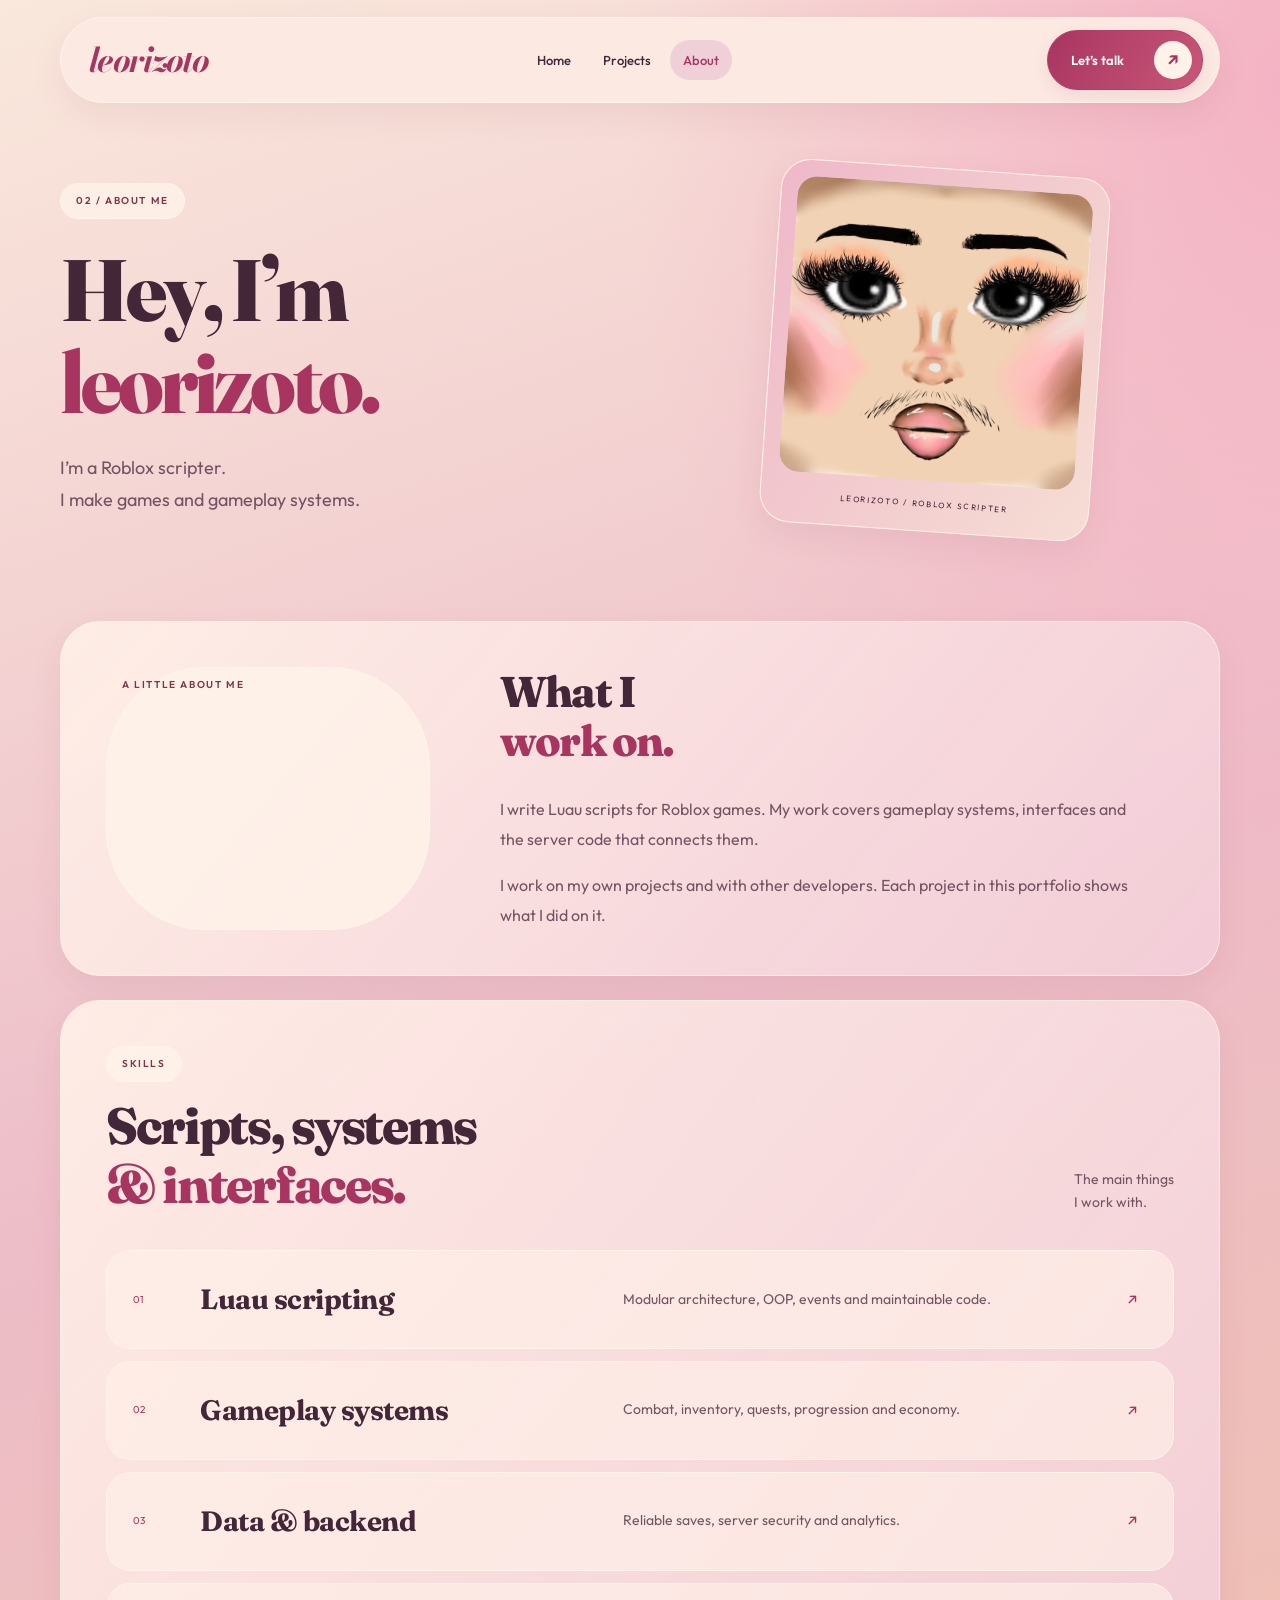
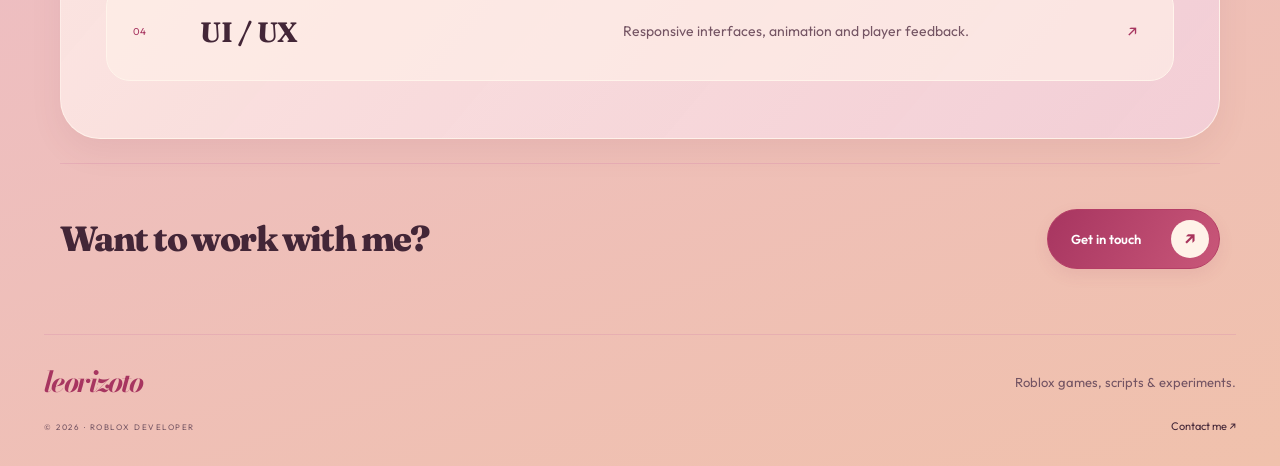
==== commit 63d1f2a1: "Replace generic portfolio slogans with direct project-focused copy" ====
--- a/about.html
+++ b/about.html
@@ -1 +1 @@
-<!doctype html><html lang="en"><head><meta charset="utf-8"><meta name="viewport" content="width=device-width,initial-scale=1"><title>About — leorizoto</title><meta name="description" content="leorizoto — Roblox developer. Explore games, Luau scripting, gameplay systems and interfaces."><meta name="theme-color" content="#f8eee6"><link rel="icon" href="favicon.jpg"><link rel="preconnect" href="https://fonts.googleapis.com"><link rel="preconnect" href="https://fonts.gstatic.com" crossorigin><link href="https://fonts.googleapis.com/css2?family=Bodoni+Moda:ital,wght@1,700&family=Fraunces:wght@500;600;700;800&family=Outfit:wght@400;500;600;700&display=swap" rel="stylesheet"><link rel="stylesheet" href="styles.css?v=pages-1"><script src="script.js?v=heritage-1" defer></script><script src="analytics.js?v=pages-1" defer></script><link rel="stylesheet" href="heritage.css?v=1"></head><body><a class="skip-link" href="#main">Skip to content</a><header class="site-header"><nav aria-label="Main navigation"><a class="brand" href="index.html" aria-label="leorizoto home">leorizoto<span class="brand-star" aria-hidden="true">✳</span></a><div class="navlinks"><a href="index.html" >Home</a><a href="projects.html" >Projects</a><a href="about.html" aria-current="page">About</a></div><a class="contact-link" href="contact.html" >Let’s talk <span>↗</span></a></nav></header><main id="main"><section class="about-intro wrap"><div><p class="eyebrow">02 / THE PERSON BEHIND THE PIXELS</p><h1>Hey, I’m<br><em>leorizoto.</em></h1><p class="intro">Roblox scripter. Curious builder.<br>Always thinking about the next idea.</p></div><div class="about-avatar"><img src="avatar.jpg" width="736" height="736" alt="leorizoto’s avatar"><span>CREATIVE MIND / CLEAN CODE</span></div></section><section class="about-story wrap"><p class="eyebrow">A LITTLE ABOUT ME</p><div><h2>I like making complex things<br><em>feel effortless.</em></h2><p>I develop on Roblox with one obsession: creating mechanics that feel effortless to players, even when the systems behind them are anything but simple.</p><p>I can work independently or with a team, from the first prototype all the way to release.</p></div></section><section class="expertise wrap" id="skills"><div class="section-heading"><div><p class="eyebrow">WHAT I BRING TO THE TABLE</p><h2>From concept<br><em>to server.</em></h2></div><p>Thoughtful systems.<br>Room to grow.</p></div><div class="expertise-list"><article><span>01</span><h3>Luau scripting</h3><p>Modular architecture, OOP, events and maintainable code.</p><b aria-hidden="true">↗</b></article><article><span>02</span><h3>Gameplay systems</h3><p>Combat, inventory, quests, progression and economy.</p><b aria-hidden="true">↗</b></article><article><span>03</span><h3>Data & backend</h3><p>Reliable saves, server security and analytics.</p><b aria-hidden="true">↗</b></article><article><span>04</span><h3>UI / UX</h3><p>Responsive interfaces, animation and player feedback.</p><b aria-hidden="true">↗</b></article></div></section><section class="small-cta wrap"><h2>Let’s build your next idea.</h2><a class="button" href="contact.html">Get in touch <span>↗</span></a></section></main><footer><a class="brand" href="index.html">leorizoto</a><p>A little pink. A lot of code.</p><span>© 2026 · ROBLOX DEVELOPER</span><a href="contact.html">Have something in mind? ↗</a></footer><p class="copy-status" id="copy-status" role="status" aria-live="polite" hidden></p></body></html>
+<!doctype html><html lang="en"><head><meta charset="utf-8"><meta name="viewport" content="width=device-width,initial-scale=1"><title>About — leorizoto</title><meta name="description" content="leorizoto — Roblox developer. Explore games, Luau scripting, gameplay systems and interfaces."><meta name="theme-color" content="#f8eee6"><link rel="icon" href="favicon.jpg"><link rel="preconnect" href="https://fonts.googleapis.com"><link rel="preconnect" href="https://fonts.gstatic.com" crossorigin><link href="https://fonts.googleapis.com/css2?family=Bodoni+Moda:ital,wght@1,700&family=Fraunces:wght@500;600;700;800&family=Outfit:wght@400;500;600;700&display=swap" rel="stylesheet"><link rel="stylesheet" href="styles.css?v=pages-1"><script src="script.js?v=heritage-1" defer></script><script src="analytics.js?v=pages-1" defer></script><link rel="stylesheet" href="heritage.css?v=1"></head><body><a class="skip-link" href="#main">Skip to content</a><header class="site-header"><nav aria-label="Main navigation"><a class="brand" href="index.html" aria-label="leorizoto home">leorizoto<span class="brand-star" aria-hidden="true">✳</span></a><div class="navlinks"><a href="index.html" >Home</a><a href="projects.html" >Projects</a><a href="about.html" aria-current="page">About</a></div><a class="contact-link" href="contact.html" >Let’s talk <span>↗</span></a></nav></header><main id="main"><section class="about-intro wrap"><div><p class="eyebrow">02 / ABOUT ME</p><h1>Hey, I’m<br><em>leorizoto.</em></h1><p class="intro">I’m a Roblox scripter.<br>I make games and gameplay systems.</p></div><div class="about-avatar"><img src="avatar.jpg" width="736" height="736" alt="leorizoto’s avatar"><span>LEORIZOTO / ROBLOX SCRIPTER</span></div></section><section class="about-story wrap"><p class="eyebrow">A LITTLE ABOUT ME</p><div><h2>What I<br><em>work on.</em></h2><p>I write Luau scripts for Roblox games. My work covers gameplay systems, interfaces and the server code that connects them.</p><p>I work on my own projects and with other developers. Each project in this portfolio shows what I did on it.</p></div></section><section class="expertise wrap" id="skills"><div class="section-heading"><div><p class="eyebrow">SKILLS</p><h2>Scripts, systems<br><em>&amp; interfaces.</em></h2></div><p>The main things<br>I work with.</p></div><div class="expertise-list"><article><span>01</span><h3>Luau scripting</h3><p>Modular architecture, OOP, events and maintainable code.</p><b aria-hidden="true">↗</b></article><article><span>02</span><h3>Gameplay systems</h3><p>Combat, inventory, quests, progression and economy.</p><b aria-hidden="true">↗</b></article><article><span>03</span><h3>Data & backend</h3><p>Reliable saves, server security and analytics.</p><b aria-hidden="true">↗</b></article><article><span>04</span><h3>UI / UX</h3><p>Responsive interfaces, animation and player feedback.</p><b aria-hidden="true">↗</b></article></div></section><section class="small-cta wrap"><h2>Want to work with me?</h2><a class="button" href="contact.html">Get in touch <span>↗</span></a></section></main><footer><a class="brand" href="index.html">leorizoto</a><p>Roblox games, scripts &amp; experiments.</p><span>© 2026 · ROBLOX DEVELOPER</span><a href="contact.html">Contact me ↗</a></footer><p class="copy-status" id="copy-status" role="status" aria-live="polite" hidden></p></body></html>
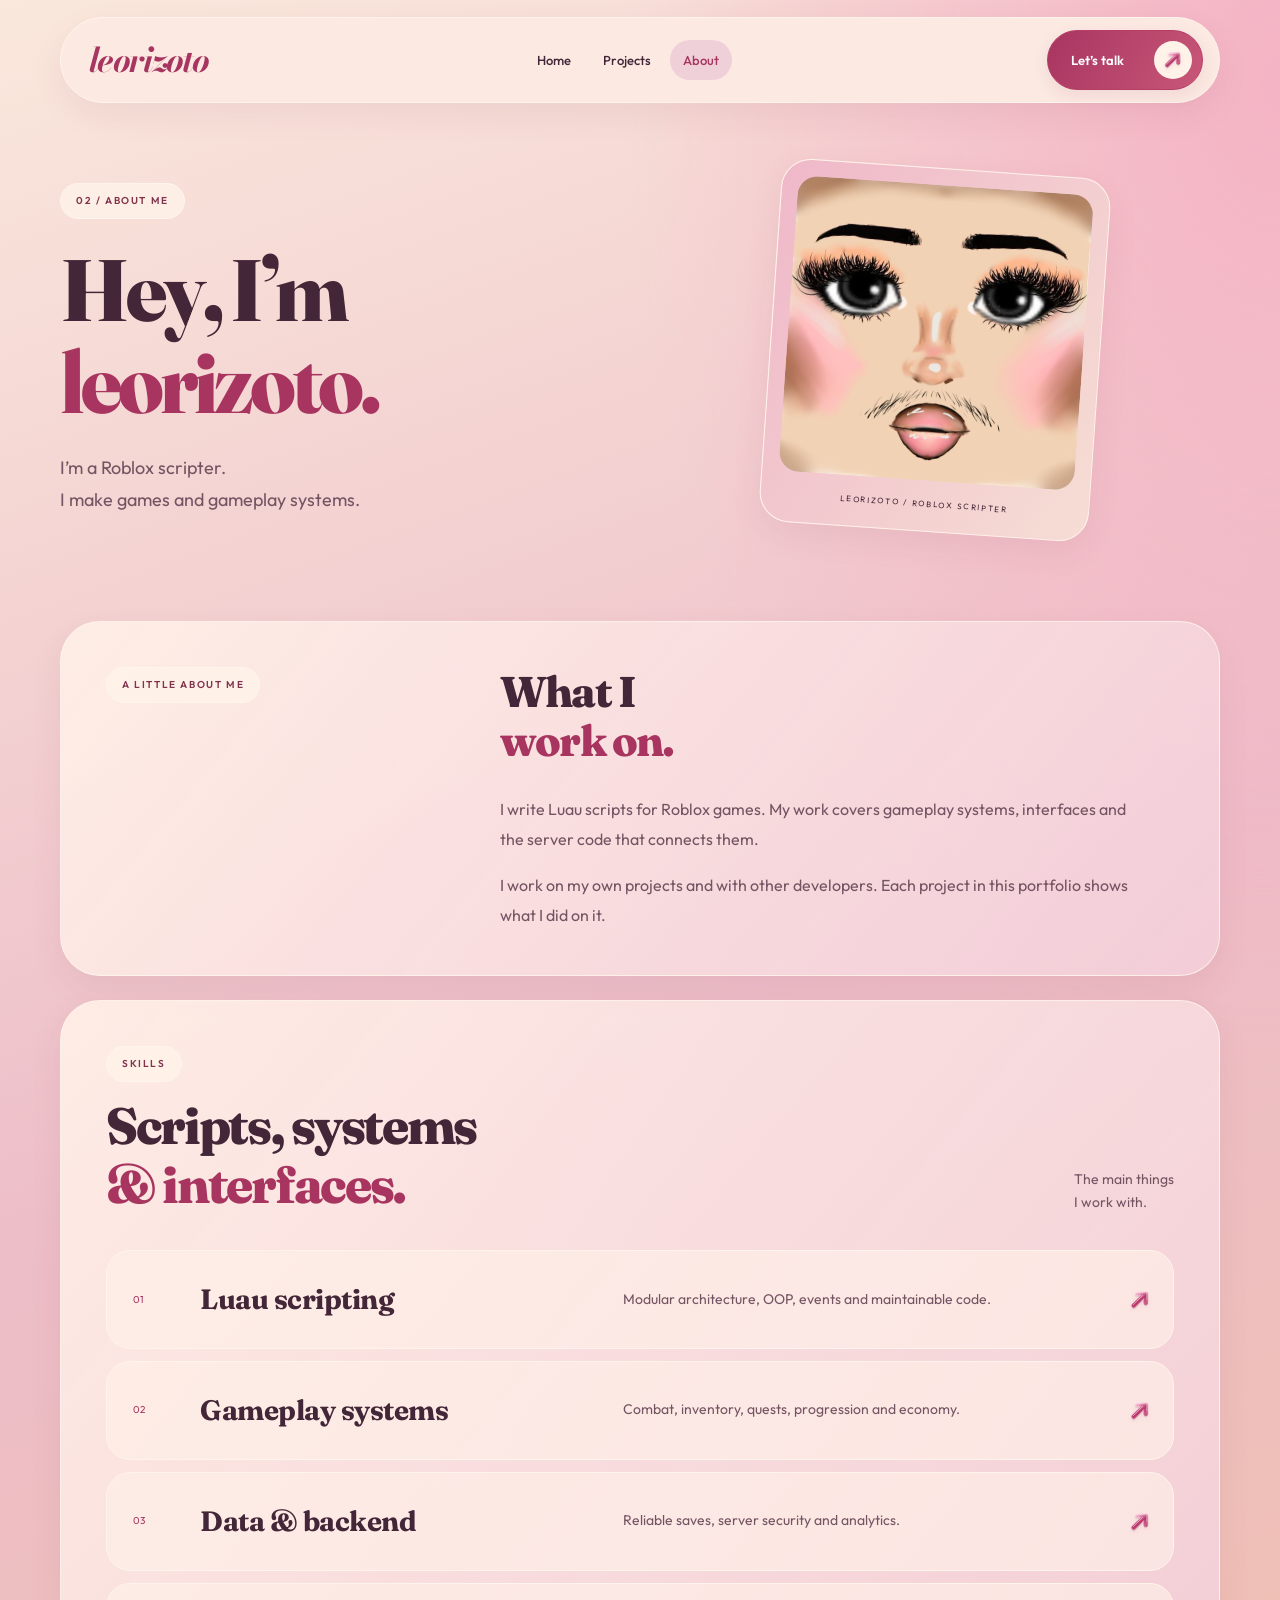
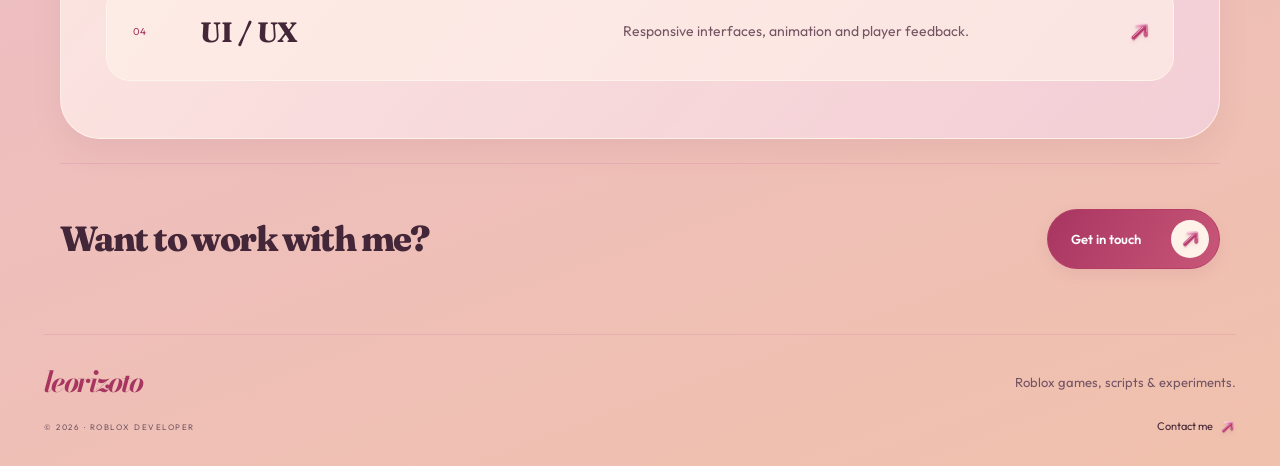
==== commit b444a435: "Fix stretched section labels and add glossy rose arrow icons" ====
--- a/about.html
+++ b/about.html
@@ -1 +1 @@
-<!doctype html><html lang="en"><head><meta charset="utf-8"><meta name="viewport" content="width=device-width,initial-scale=1"><title>About — leorizoto</title><meta name="description" content="leorizoto — Roblox developer. Explore games, Luau scripting, gameplay systems and interfaces."><meta name="theme-color" content="#f8eee6"><link rel="icon" href="favicon.jpg"><link rel="preconnect" href="https://fonts.googleapis.com"><link rel="preconnect" href="https://fonts.gstatic.com" crossorigin><link href="https://fonts.googleapis.com/css2?family=Bodoni+Moda:ital,wght@1,700&family=Fraunces:wght@500;600;700;800&family=Outfit:wght@400;500;600;700&display=swap" rel="stylesheet"><link rel="stylesheet" href="styles.css?v=pages-1"><script src="script.js?v=heritage-1" defer></script><script src="analytics.js?v=pages-1" defer></script><link rel="stylesheet" href="heritage.css?v=1"></head><body><a class="skip-link" href="#main">Skip to content</a><header class="site-header"><nav aria-label="Main navigation"><a class="brand" href="index.html" aria-label="leorizoto home">leorizoto<span class="brand-star" aria-hidden="true">✳</span></a><div class="navlinks"><a href="index.html" >Home</a><a href="projects.html" >Projects</a><a href="about.html" aria-current="page">About</a></div><a class="contact-link" href="contact.html" >Let’s talk <span>↗</span></a></nav></header><main id="main"><section class="about-intro wrap"><div><p class="eyebrow">02 / ABOUT ME</p><h1>Hey, I’m<br><em>leorizoto.</em></h1><p class="intro">I’m a Roblox scripter.<br>I make games and gameplay systems.</p></div><div class="about-avatar"><img src="avatar.jpg" width="736" height="736" alt="leorizoto’s avatar"><span>LEORIZOTO / ROBLOX SCRIPTER</span></div></section><section class="about-story wrap"><p class="eyebrow">A LITTLE ABOUT ME</p><div><h2>What I<br><em>work on.</em></h2><p>I write Luau scripts for Roblox games. My work covers gameplay systems, interfaces and the server code that connects them.</p><p>I work on my own projects and with other developers. Each project in this portfolio shows what I did on it.</p></div></section><section class="expertise wrap" id="skills"><div class="section-heading"><div><p class="eyebrow">SKILLS</p><h2>Scripts, systems<br><em>&amp; interfaces.</em></h2></div><p>The main things<br>I work with.</p></div><div class="expertise-list"><article><span>01</span><h3>Luau scripting</h3><p>Modular architecture, OOP, events and maintainable code.</p><b aria-hidden="true">↗</b></article><article><span>02</span><h3>Gameplay systems</h3><p>Combat, inventory, quests, progression and economy.</p><b aria-hidden="true">↗</b></article><article><span>03</span><h3>Data & backend</h3><p>Reliable saves, server security and analytics.</p><b aria-hidden="true">↗</b></article><article><span>04</span><h3>UI / UX</h3><p>Responsive interfaces, animation and player feedback.</p><b aria-hidden="true">↗</b></article></div></section><section class="small-cta wrap"><h2>Want to work with me?</h2><a class="button" href="contact.html">Get in touch <span>↗</span></a></section></main><footer><a class="brand" href="index.html">leorizoto</a><p>Roblox games, scripts &amp; experiments.</p><span>© 2026 · ROBLOX DEVELOPER</span><a href="contact.html">Contact me ↗</a></footer><p class="copy-status" id="copy-status" role="status" aria-live="polite" hidden></p></body></html>
+<!doctype html><html lang="en"><head><meta charset="utf-8"><meta name="viewport" content="width=device-width,initial-scale=1"><title>About — leorizoto</title><meta name="description" content="leorizoto — Roblox developer. Explore games, Luau scripting, gameplay systems and interfaces."><meta name="theme-color" content="#f8eee6"><link rel="icon" href="favicon.jpg"><link rel="preconnect" href="https://fonts.googleapis.com"><link rel="preconnect" href="https://fonts.gstatic.com" crossorigin><link href="https://fonts.googleapis.com/css2?family=Bodoni+Moda:ital,wght@1,700&family=Fraunces:wght@500;600;700;800&family=Outfit:wght@400;500;600;700&display=swap" rel="stylesheet"><link rel="stylesheet" href="styles.css?v=pages-1"><script src="script.js?v=heritage-1" defer></script><script src="analytics.js?v=pages-1" defer></script><link rel="stylesheet" href="heritage.css?v=3"></head><body><a class="skip-link" href="#main">Skip to content</a><header class="site-header"><nav aria-label="Main navigation"><a class="brand" href="index.html" aria-label="leorizoto home">leorizoto<span class="brand-star" aria-hidden="true">✳</span></a><div class="navlinks"><a href="index.html" >Home</a><a href="projects.html" >Projects</a><a href="about.html" aria-current="page">About</a></div><a class="contact-link" href="contact.html" >Let’s talk <span><img class="rose-arrow" src="rose-arrow.svg" width="26" height="26" alt="" aria-hidden="true"/></span></a></nav></header><main id="main"><section class="about-intro wrap"><div><p class="eyebrow">02 / ABOUT ME</p><h1>Hey, I’m<br><em>leorizoto.</em></h1><p class="intro">I’m a Roblox scripter.<br>I make games and gameplay systems.</p></div><div class="about-avatar"><img src="avatar.jpg" width="736" height="736" alt="leorizoto’s avatar"><span>LEORIZOTO / ROBLOX SCRIPTER</span></div></section><section class="about-story wrap"><p class="eyebrow">A LITTLE ABOUT ME</p><div><h2>What I<br><em>work on.</em></h2><p>I write Luau scripts for Roblox games. My work covers gameplay systems, interfaces and the server code that connects them.</p><p>I work on my own projects and with other developers. Each project in this portfolio shows what I did on it.</p></div></section><section class="expertise wrap" id="skills"><div class="section-heading"><div><p class="eyebrow">SKILLS</p><h2>Scripts, systems<br><em>&amp; interfaces.</em></h2></div><p>The main things<br>I work with.</p></div><div class="expertise-list"><article><span>01</span><h3>Luau scripting</h3><p>Modular architecture, OOP, events and maintainable code.</p><b aria-hidden="true"><img class="rose-arrow" src="rose-arrow.svg" width="26" height="26" alt="" aria-hidden="true"/></b></article><article><span>02</span><h3>Gameplay systems</h3><p>Combat, inventory, quests, progression and economy.</p><b aria-hidden="true"><img class="rose-arrow" src="rose-arrow.svg" width="26" height="26" alt="" aria-hidden="true"/></b></article><article><span>03</span><h3>Data & backend</h3><p>Reliable saves, server security and analytics.</p><b aria-hidden="true"><img class="rose-arrow" src="rose-arrow.svg" width="26" height="26" alt="" aria-hidden="true"/></b></article><article><span>04</span><h3>UI / UX</h3><p>Responsive interfaces, animation and player feedback.</p><b aria-hidden="true"><img class="rose-arrow" src="rose-arrow.svg" width="26" height="26" alt="" aria-hidden="true"/></b></article></div></section><section class="small-cta wrap"><h2>Want to work with me?</h2><a class="button" href="contact.html">Get in touch <span><img class="rose-arrow" src="rose-arrow.svg" width="26" height="26" alt="" aria-hidden="true"/></span></a></section></main><footer><a class="brand" href="index.html">leorizoto</a><p>Roblox games, scripts &amp; experiments.</p><span>© 2026 · ROBLOX DEVELOPER</span><a href="contact.html">Contact me <img class="rose-arrow" src="rose-arrow.svg" width="26" height="26" alt="" aria-hidden="true"/></a></footer><p class="copy-status" id="copy-status" role="status" aria-live="polite" hidden></p></body></html>
--- a/heritage.css
+++ b/heritage.css
@@ -172,3 +172,11 @@
 .primary{display:inline-flex;align-items:center;justify-content:center;gap:24px;border:1px solid #b53e66;border-radius:100px;background:linear-gradient(120deg,#a73560,#c95779);color:white;font-size:14px;font-weight:600;line-height:1.4;padding:15px 23px;box-shadow:0 6px 16px #9d315b18;transition:transform .2s}.primary:hover{transform:translateY(-3px)}.primary:active{transform:translateY(0)}
 @media(max-width:760px){.hero .primary{font-size:12px;padding:14px 19px}}
 .contact-link[aria-current]{background:linear-gradient(120deg,#a73560,#c95779);border-color:#b53e66;color:white}
+/* Section labels must stay sized to their text inside grid layouts. */
+.eyebrow{align-self:start;justify-self:start;width:fit-content}
+/* Glossy vector arrows echo the pink glass stickers. */
+.rose-arrow{display:inline-block;width:26px;height:26px;object-fit:contain;vertical-align:middle;flex-shrink:0;transition:transform .2s ease;filter:drop-shadow(0 2px 2px #85345016)}
+.button .rose-arrow,.contact-link .rose-arrow{width:23px;height:23px}.card-arrow .rose-arrow{width:25px;height:25px}.text-link .rose-arrow{width:21px;height:21px}.expertise-list b .rose-arrow{width:25px;height:25px;max-width:none}.next-project>a>span .rose-arrow{width:46px;height:46px}.end-note b .rose-arrow{width:76px;height:76px}footer>a:last-child .rose-arrow{width:17px;height:17px;margin-left:4px}
+a:hover>.rose-arrow,a:hover>span>.rose-arrow,.project-card:hover .card-arrow .rose-arrow{transform:translate(1px,-1px)}
+@media(max-width:760px){.next-project>a>span .rose-arrow{width:32px;height:32px}.end-note b .rose-arrow{width:48px;height:48px}.expertise-list b .rose-arrow{width:21px;height:21px}}
+@media(prefers-reduced-motion:reduce){.rose-arrow{transition:none}a:hover>.rose-arrow,a:hover>span>.rose-arrow,.project-card:hover .card-arrow .rose-arrow{transform:none}}
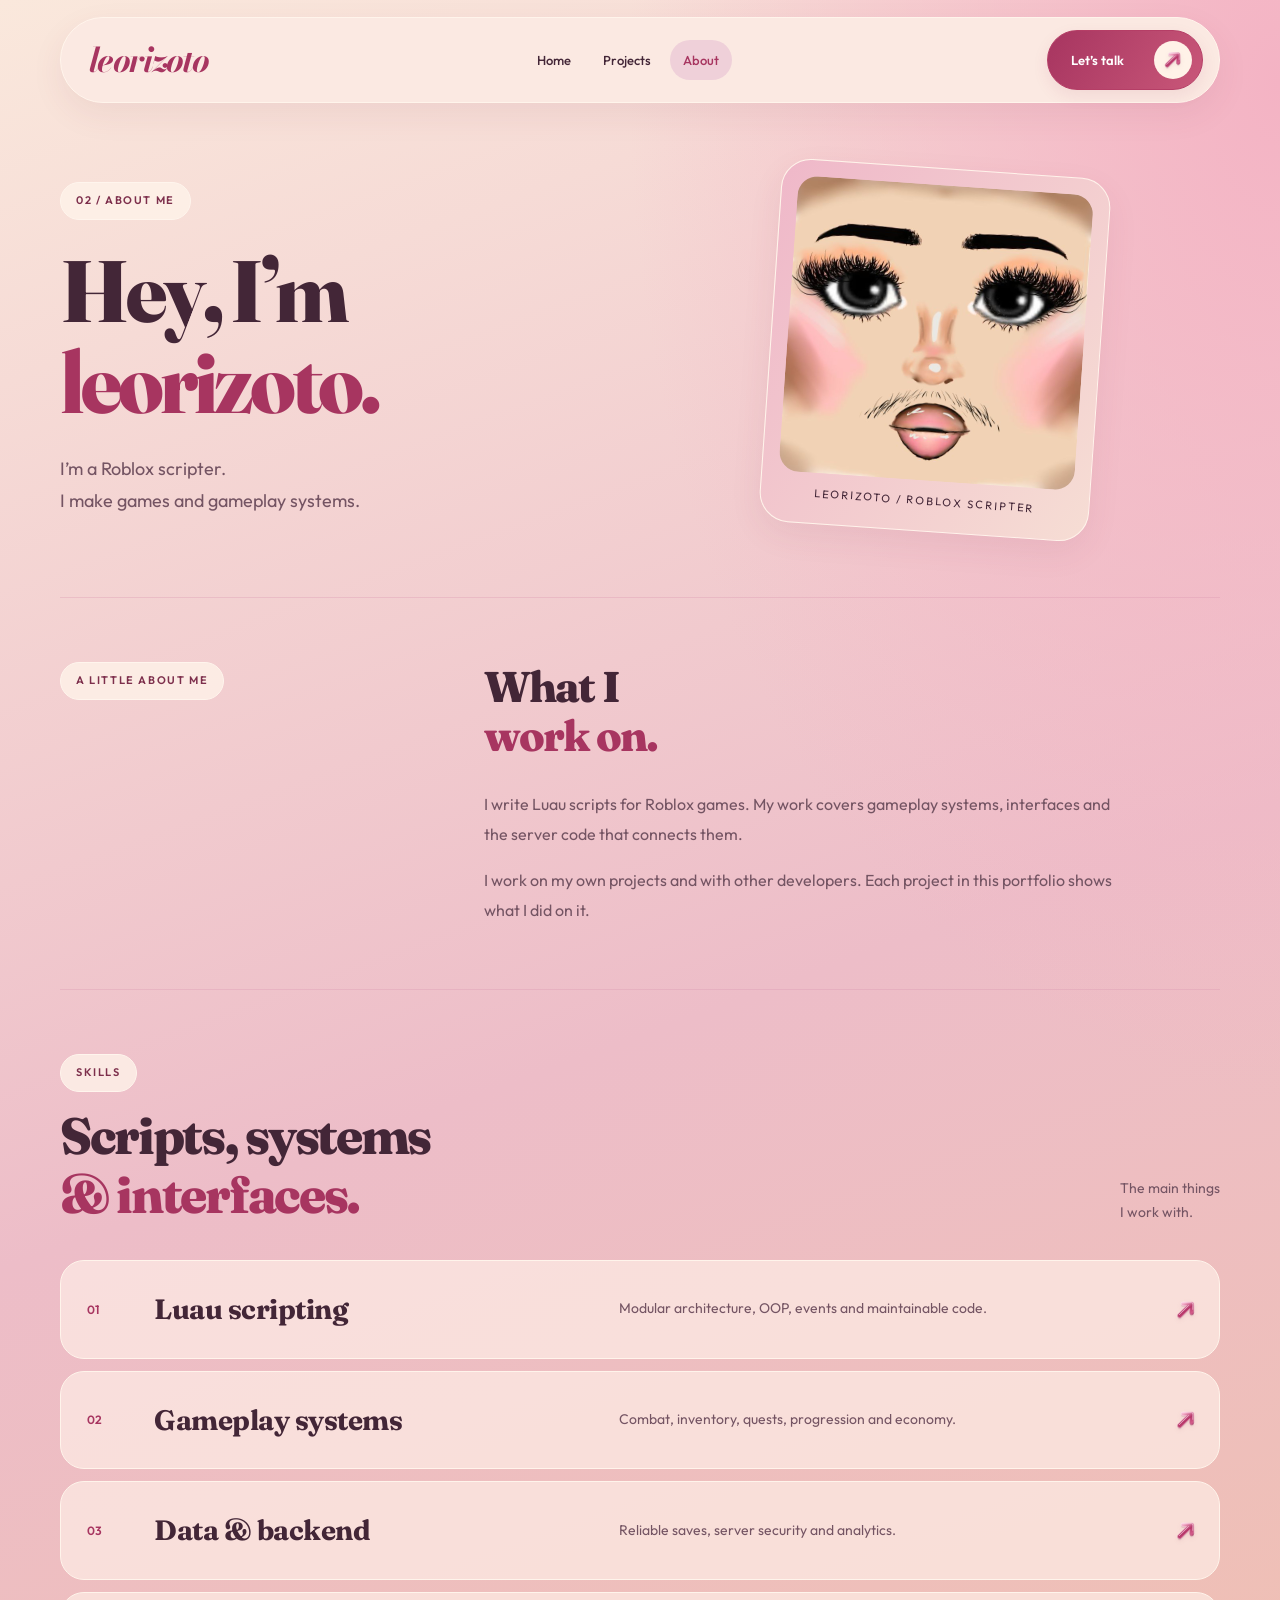
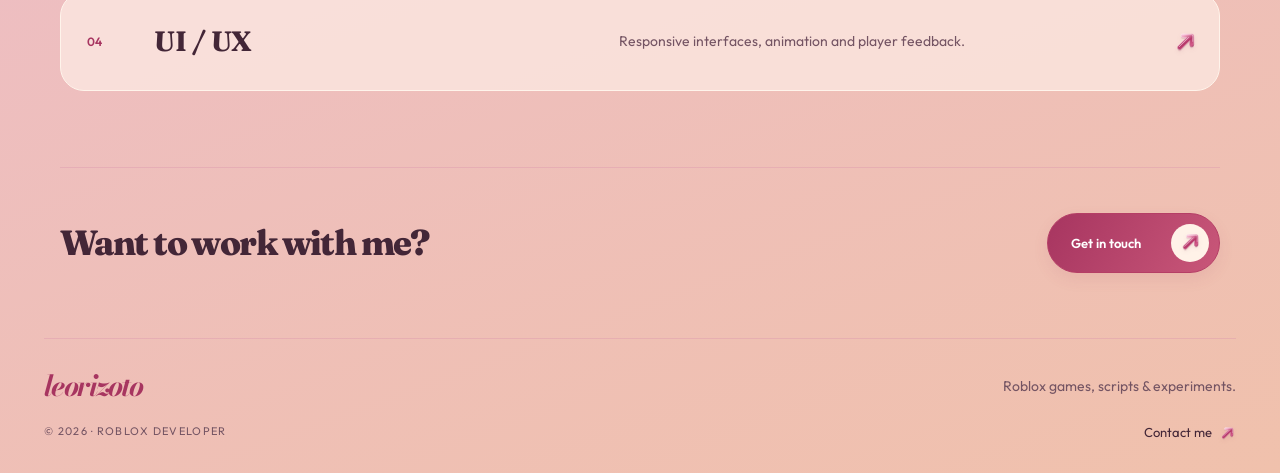
==== commit 6f0798a3: "Refresh portfolio look: glossy hero, live game stats, open layout, readable labels - Home hero: floa" ====
--- a/about.html
+++ b/about.html
@@ -1 +1 @@
-<!doctype html><html lang="en"><head><meta charset="utf-8"><meta name="viewport" content="width=device-width,initial-scale=1"><title>About — leorizoto</title><meta name="description" content="leorizoto — Roblox developer. Explore games, Luau scripting, gameplay systems and interfaces."><meta name="theme-color" content="#f8eee6"><link rel="icon" href="favicon.jpg"><link rel="preconnect" href="https://fonts.googleapis.com"><link rel="preconnect" href="https://fonts.gstatic.com" crossorigin><link href="https://fonts.googleapis.com/css2?family=Bodoni+Moda:ital,wght@1,700&family=Fraunces:wght@500;600;700;800&family=Outfit:wght@400;500;600;700&display=swap" rel="stylesheet"><link rel="stylesheet" href="styles.css?v=pages-1"><script src="script.js?v=heritage-1" defer></script><script src="analytics.js?v=pages-1" defer></script><link rel="stylesheet" href="heritage.css?v=3"></head><body><a class="skip-link" href="#main">Skip to content</a><header class="site-header"><nav aria-label="Main navigation"><a class="brand" href="index.html" aria-label="leorizoto home">leorizoto<span class="brand-star" aria-hidden="true">✳</span></a><div class="navlinks"><a href="index.html" >Home</a><a href="projects.html" >Projects</a><a href="about.html" aria-current="page">About</a></div><a class="contact-link" href="contact.html" >Let’s talk <span><img class="rose-arrow" src="rose-arrow.svg" width="26" height="26" alt="" aria-hidden="true"/></span></a></nav></header><main id="main"><section class="about-intro wrap"><div><p class="eyebrow">02 / ABOUT ME</p><h1>Hey, I’m<br><em>leorizoto.</em></h1><p class="intro">I’m a Roblox scripter.<br>I make games and gameplay systems.</p></div><div class="about-avatar"><img src="avatar.jpg" width="736" height="736" alt="leorizoto’s avatar"><span>LEORIZOTO / ROBLOX SCRIPTER</span></div></section><section class="about-story wrap"><p class="eyebrow">A LITTLE ABOUT ME</p><div><h2>What I<br><em>work on.</em></h2><p>I write Luau scripts for Roblox games. My work covers gameplay systems, interfaces and the server code that connects them.</p><p>I work on my own projects and with other developers. Each project in this portfolio shows what I did on it.</p></div></section><section class="expertise wrap" id="skills"><div class="section-heading"><div><p class="eyebrow">SKILLS</p><h2>Scripts, systems<br><em>&amp; interfaces.</em></h2></div><p>The main things<br>I work with.</p></div><div class="expertise-list"><article><span>01</span><h3>Luau scripting</h3><p>Modular architecture, OOP, events and maintainable code.</p><b aria-hidden="true"><img class="rose-arrow" src="rose-arrow.svg" width="26" height="26" alt="" aria-hidden="true"/></b></article><article><span>02</span><h3>Gameplay systems</h3><p>Combat, inventory, quests, progression and economy.</p><b aria-hidden="true"><img class="rose-arrow" src="rose-arrow.svg" width="26" height="26" alt="" aria-hidden="true"/></b></article><article><span>03</span><h3>Data & backend</h3><p>Reliable saves, server security and analytics.</p><b aria-hidden="true"><img class="rose-arrow" src="rose-arrow.svg" width="26" height="26" alt="" aria-hidden="true"/></b></article><article><span>04</span><h3>UI / UX</h3><p>Responsive interfaces, animation and player feedback.</p><b aria-hidden="true"><img class="rose-arrow" src="rose-arrow.svg" width="26" height="26" alt="" aria-hidden="true"/></b></article></div></section><section class="small-cta wrap"><h2>Want to work with me?</h2><a class="button" href="contact.html">Get in touch <span><img class="rose-arrow" src="rose-arrow.svg" width="26" height="26" alt="" aria-hidden="true"/></span></a></section></main><footer><a class="brand" href="index.html">leorizoto</a><p>Roblox games, scripts &amp; experiments.</p><span>© 2026 · ROBLOX DEVELOPER</span><a href="contact.html">Contact me <img class="rose-arrow" src="rose-arrow.svg" width="26" height="26" alt="" aria-hidden="true"/></a></footer><p class="copy-status" id="copy-status" role="status" aria-live="polite" hidden></p></body></html>
+<!doctype html><html lang="en"><head><meta charset="utf-8"><meta name="viewport" content="width=device-width,initial-scale=1"><title>About — leorizoto</title><meta name="description" content="leorizoto — Roblox developer. Explore games, Luau scripting, gameplay systems and interfaces."><meta name="theme-color" content="#f8eee6"><link rel="icon" href="favicon.jpg"><link rel="preconnect" href="https://fonts.googleapis.com"><link rel="preconnect" href="https://fonts.gstatic.com" crossorigin><link href="https://fonts.googleapis.com/css2?family=Bodoni+Moda:ital,wght@1,700&family=Fraunces:wght@500;600;700;800&family=Outfit:wght@400;500;600;700&display=swap" rel="stylesheet"><link rel="stylesheet" href="styles.css?v=pages-1"><script src="script.js?v=heritage-1" defer></script><script src="analytics.js?v=pages-1" defer></script><link rel="stylesheet" href="heritage.css?v=6"></head><body><a class="skip-link" href="#main">Skip to content</a><header class="site-header"><nav aria-label="Main navigation"><a class="brand" href="index.html" aria-label="leorizoto home">leorizoto<span class="brand-star" aria-hidden="true">✳</span></a><div class="navlinks"><a href="index.html" >Home</a><a href="projects.html" >Projects</a><a href="about.html" aria-current="page">About</a></div><a class="contact-link" href="contact.html" >Let’s talk <span><img class="rose-arrow" src="rose-arrow.svg" width="26" height="26" alt="" aria-hidden="true"/></span></a></nav></header><main id="main"><section class="about-intro wrap"><div><p class="eyebrow">02 / ABOUT ME</p><h1>Hey, I’m<br><em>leorizoto.</em></h1><p class="intro">I’m a Roblox scripter.<br>I make games and gameplay systems.</p></div><div class="about-avatar"><img src="avatar.jpg" width="736" height="736" alt="leorizoto’s avatar"><span>LEORIZOTO / ROBLOX SCRIPTER</span></div></section><section class="about-story wrap"><p class="eyebrow">A LITTLE ABOUT ME</p><div><h2>What I<br><em>work on.</em></h2><p>I write Luau scripts for Roblox games. My work covers gameplay systems, interfaces and the server code that connects them.</p><p>I work on my own projects and with other developers. Each project in this portfolio shows what I did on it.</p></div></section><section class="expertise wrap" id="skills"><div class="section-heading"><div><p class="eyebrow">SKILLS</p><h2>Scripts, systems<br><em>&amp; interfaces.</em></h2></div><p>The main things<br>I work with.</p></div><div class="expertise-list"><article><span>01</span><h3>Luau scripting</h3><p>Modular architecture, OOP, events and maintainable code.</p><b aria-hidden="true"><img class="rose-arrow" src="rose-arrow.svg" width="26" height="26" alt="" aria-hidden="true"/></b></article><article><span>02</span><h3>Gameplay systems</h3><p>Combat, inventory, quests, progression and economy.</p><b aria-hidden="true"><img class="rose-arrow" src="rose-arrow.svg" width="26" height="26" alt="" aria-hidden="true"/></b></article><article><span>03</span><h3>Data & backend</h3><p>Reliable saves, server security and analytics.</p><b aria-hidden="true"><img class="rose-arrow" src="rose-arrow.svg" width="26" height="26" alt="" aria-hidden="true"/></b></article><article><span>04</span><h3>UI / UX</h3><p>Responsive interfaces, animation and player feedback.</p><b aria-hidden="true"><img class="rose-arrow" src="rose-arrow.svg" width="26" height="26" alt="" aria-hidden="true"/></b></article></div></section><section class="small-cta wrap"><h2>Want to work with me?</h2><a class="button" href="contact.html">Get in touch <span><img class="rose-arrow" src="rose-arrow.svg" width="26" height="26" alt="" aria-hidden="true"/></span></a></section></main><footer><a class="brand" href="index.html">leorizoto</a><p>Roblox games, scripts &amp; experiments.</p><span>© 2026 · ROBLOX DEVELOPER</span><a href="contact.html">Contact me <img class="rose-arrow" src="rose-arrow.svg" width="26" height="26" alt="" aria-hidden="true"/></a></footer><p class="copy-status" id="copy-status" role="status" aria-live="polite" hidden></p></body></html>
--- a/heritage.css
+++ b/heritage.css
@@ -17,11 +17,11 @@
 .profile-cluster{position:absolute;right:6%;top:190px;width:360px;height:310px;display:grid;place-items:center}
 .profile-halo{position:absolute;inset:30px 20px;background:linear-gradient(145deg,#fff2e9ab,#e59db4a8);border:1px solid #fff4eacb;border-radius:48% 52% 46% 54%;transform:rotate(-9deg)}
 .profile-cluster>img{position:relative;width:180px;height:180px;border:6px solid #fff3e9;border-radius:50%;object-fit:cover;box-shadow:0 14px 32px #983e5b24;transform:rotate(3deg)}
-.quality{position:absolute;z-index:1;background:#fff1e9;border:1px solid #fff9f0;border-radius:18px;padding:10px 14px;font-size:11px;letter-spacing:.7px;font-weight:600;color:#8e3e59;box-shadow:0 8px 18px #9634540d}
-.q1{top:30px;left:0;transform:rotate(-5deg)}
-.q2{right:-3px;top:62px;transform:rotate(4deg)}
-.q3{bottom:34px;left:0;transform:rotate(3deg)}
-.q4{right:24px;bottom:15px;transform:rotate(-5deg);background:#b3446a;color:white;border-color:#d788a0}
+
+
+
+
+
 .entrance-active{overflow:hidden}
 .enter-screen{position:fixed;inset:0;z-index:100;isolation:isolate;display:grid;align-items:center;background:#f6d9d1;overflow:auto;padding:44px 8vw;transition:opacity .35s ease}
 .enter-screen[hidden]{display:none}
@@ -46,7 +46,7 @@
 .hero>p{max-width:400px}
 .profile-cluster{right:2%;width:280px;top:210px}
 .profile-cluster>img{width:145px;height:145px}
-.quality{font-size:9px;padding:8px 11px}
+
 .navlinks a{padding-inline:10px}
 }
 @media(max-width:760px){nav{width:calc(100% - 24px);top:10px;display:grid;grid-template-columns:1fr auto;gap:10px;padding:13px 16px;border-radius:26px;margin-top:12px}
@@ -59,7 +59,7 @@
 .hero-art{width:100%;right:-35%;height:70%;opacity:.25}
 .profile-cluster{position:relative;top:auto;right:auto;width:310px;max-width:100%;height:260px;margin:30px auto 0}
 .profile-cluster>img{width:156px;height:156px}
-.quality{font-size:10px}
+
 .profile-halo{inset:15px}
 .enter-screen{padding:34px 24px;place-items:center}
 .enter-cloud{max-width:520px;width:100%;padding:40px 28px;border-radius:34px}
@@ -77,11 +77,11 @@
 .profile-cluster>img:not(.portrait-scene){width:178px;height:178px;transform:rotate(-8deg);box-shadow:0 12px 24px #8f355525}
 .profile-halo{display:none}
 .portrait-label{position:absolute;bottom:32px;font-size:10px;letter-spacing:2px;font-weight:600;color:#8b3e59}
-.quality{border-radius:12px;background:#fff2eb;padding:11px 15px;font-size:10px;letter-spacing:1px}
-.q1{top:85px;left:-24px}
-.q2{right:-30px;top:135px}
-.q3{left:-30px;bottom:90px}
-.q4{right:4px;bottom:68px;background:#af3b65}
+
+
+
+
+
 .navlinks{font-size:13px}
 .navlinks a{padding-inline:13px}
 .enter-screen{padding:50px 8vw;background:transparent;transition:none;overflow:hidden}
@@ -109,21 +109,21 @@
 @media(max-width:1050px){.hero h1{font-size:76px}
 .profile-cluster{width:280px;height:360px;top:170px;right:5%}
 .profile-cluster>img:not(.portrait-scene){width:150px;height:150px}
-.q1{left:-14px;top:50px}
-.q2{right:-18px;top:100px}
-.q3{left:-18px;bottom:70px}
-.q4{bottom:45px}
+
+
+
+
 }
 @media(max-width:760px){.hero{padding:55px 28px 45px;min-height:0}
 .hero h1{font-size:clamp(54px,11vw,80px)}
 .profile-cluster{position:relative;top:auto;right:auto;width:270px;height:330px;max-width:calc(100% - 30px);margin:45px auto 16px}
 .profile-cluster>img:not(.portrait-scene){width:145px;height:145px}
 .portrait-label{font-size:8px;bottom:26px}
-.quality{padding:8px 10px;font-size:8px}
-.q1{top:44px;left:-17px}
-.q2{right:-22px;top:94px}
-.q3{bottom:68px;left:-22px}
-.q4{bottom:45px;right:-2px}
+
+
+
+
+
 .navlinks{gap:0;justify-content:space-between}
 .navlinks a{padding:5px 8px;font-size:12px}
 .enter-screen{padding:48px 28px;align-items:center;justify-items:start}
@@ -165,9 +165,9 @@
 .site-header{background:transparent;border:0;padding-top:1px;top:0}.site-header nav{position:relative;top:auto;height:auto;min-height:76px;margin:16px auto 0}.brand-star{display:none}.navlinks a[aria-current]{background:#efd0d9;color:var(--rose)}.navlinks a[aria-current]:after{display:none}
 h1,h2,h3{font-weight:800;letter-spacing:-.045em}h1 em,h2 em,.end-note em{font-style:normal}.hero{width:min(1340px,100%)}.hero h1{line-height:1.03}.hero>.eyebrow{display:inline-flex}.eyebrow{display:inline-flex;gap:8px;background:#fff4eac9;border:1px solid #fff5ed;border-radius:100px;padding:9px 15px;color:#82334e;font-size:10px;letter-spacing:1.6px;font-weight:600}.status-dot{margin-right:0}.hero .profile-cluster>img:not(.portrait-scene){height:180px}.hero .portrait-scene{height:100%}
 .button,.contact-link{border:1px solid #b53e66;border-radius:100px;background:linear-gradient(120deg,#a73560,#c95779);color:white;font-size:13px;font-weight:600;padding:10px 10px 10px 23px;box-shadow:0 6px 16px #9d315b18;display:inline-flex;align-items:center;gap:30px;transition:transform .2s}.button>span,.contact-link>span{display:grid;place-items:center;width:38px;height:38px;border-radius:50%;background:#fff2e8;color:#a8335b;font-size:18px;margin:0}.button:hover,.contact-link:hover{transform:translateY(-3px);background:linear-gradient(120deg,#b33c69,#d46585)}.text-link{border:0;gap:12px;font-weight:500}.text-link>span{display:grid;place-items:center;width:32px;height:32px;border:1px solid #c58b9f;border-radius:50%}
-.selected,.collection,.home-about,.about-story,.expertise,.reach{position:relative;padding:45px;border:1px solid #fff5ecc9;border-radius:40px;background:linear-gradient(130deg,#fff0e7e8,#f3cfdae0);box-shadow:0 12px 32px #7e324e14;margin-block:24px}.section-heading h2{font-weight:800}.project-card{padding:9px;border:1px solid #fff8f0;border-radius:32px;background:#fff0e9bd;box-shadow:0 8px 20px #7e324e0b;transition:transform .22s}.project-card:hover{transform:translateY(-5px)}.card-art{border-radius:24px}.card-copy{padding:22px 17px}.card-copy h3{font-size:29px;font-weight:800}.card-number{font-weight:600;color:#8b3656}.card-arrow{background:linear-gradient(120deg,#a73560,#c95779);color:#fff7ed}.filters button[aria-pressed=true]{background:linear-gradient(120deg,#a73560,#c95779);color:white;box-shadow:0 4px 12px #9d315b18}.collection-toolbar{border-color:#d994ad66}.page-heading{padding-block:55px 20px}.project-title h1{font-weight:800}.project-cover{border:8px solid #fff0e7;border-radius:32px}.project-story{padding-inline:25px}.tags span{border-color:#d9a4b5;font-weight:500;color:#84415a}.small-cta,.next-project,.end-note{border-color:#d994ad66}.expertise-list article{background:#fff0e8a8;border:1px solid #fff4eb;border-radius:24px;padding:26px;margin:12px 0}.expertise-list h3{font-weight:700}.contact-panel{border:1px solid #fff5ec;background:linear-gradient(125deg,#f6dcd8,#edb6c5);border-radius:32px;box-shadow:0 12px 32px #7e324e14}.contact-label,.contact-value{color:#fff8f3;margin:0}.contact-card svg{bottom:auto}.contact-hint{margin:0}.contact-card{gap:10px}.contact-card:hover{background:linear-gradient(120deg,#b33c69,#d46585)}footer{display:grid;grid-template-columns:1fr 1fr;border-color:#d994ad66;padding-block:30px}.home-about{column-gap:45px}.about-avatar{border-radius:30px;background:linear-gradient(120deg,#efb8c9,#f6ddd4);border:1px solid #fff4eb;box-shadow:0 12px 32px #7e324e14}.about-avatar img{border-radius:20px}.copy-status{padding:14px 22px}.enter-screen{z-index:200}.entrance-active{overflow:hidden}.revealing-portfolio .hero{animation:welcome-reveal .85s .15s both cubic-bezier(.2,.7,.2,1)}
-@media(max-width:1050px){.hero .profile-cluster>img:not(.portrait-scene){height:150px;width:150px}.hero .portrait-scene{height:100%}.selected,.collection,.home-about,.about-story,.expertise,.reach{padding:35px}}
-@media(max-width:760px){.site-header nav{position:relative;display:grid;grid-template-columns:1fr auto;width:calc(100% - 24px);margin:12px auto 0;padding:13px 16px;border-radius:26px;gap:10px}.navlinks{position:static;grid-column:1/-1;grid-row:2;gap:12px;border-top:1px solid #ebcad5;padding-top:7px}.navlinks a{font-size:12px;padding:5px 15px}.contact-link{font-size:11px;padding:7px 7px 7px 15px;gap:15px}.contact-link>span{width:28px;height:28px;font-size:15px}.hero .profile-cluster>img:not(.portrait-scene){width:145px;height:145px}.hero .portrait-scene{width:100%;height:100%}.hero h1{font-size:clamp(54px,11vw,80px)}.selected,.collection,.home-about,.about-story,.expertise,.reach{width:calc(100% - 24px);padding:30px 20px;border-radius:30px}.hero{padding-top:45px}.section-heading h2{font-size:34px}.project-grid{gap:22px}.card-copy h3{font-size:26px}.eyebrow{font-size:8px;padding:8px 11px;letter-spacing:1.3px}.button{font-size:11px;padding:8px 8px 8px 18px;gap:18px}.button>span{width:32px;height:32px;font-size:16px}.small-cta .button{padding:8px 8px 8px 15px}.project-title h1{font-size:42px}.expertise-list article{padding:20px 16px}.expertise-list h3{font-size:23px}.contact-page{padding-top:40px}.contact-value{font-size:18px}.contact-label{font-size:9px}.contact-hint{font-size:10px}.contact-card{padding:22px 48px 22px 22px}.contact-card svg{right:20px}.home-about{gap:20px}.enter-sticker{height:74px}.enter-screen .enter-cloud .entrance-signature{display:block}footer{width:calc(100% - 40px);gap:16px 10px}.hero .actions{gap:20px}}
+.section-heading h2{font-weight:800}.project-card{padding:9px;border:1px solid #fff8f0;border-radius:32px;background:#fff0e9bd;box-shadow:0 8px 20px #7e324e0b;transition:transform .22s}.project-card:hover{transform:translateY(-5px)}.card-art{border-radius:24px}.card-copy{padding:22px 17px}.card-copy h3{font-size:29px;font-weight:800}.card-number{font-weight:600;color:#8b3656}.card-arrow{background:linear-gradient(120deg,#a73560,#c95779);color:#fff7ed}.filters button[aria-pressed=true]{background:linear-gradient(120deg,#a73560,#c95779);color:white;box-shadow:0 4px 12px #9d315b18}.collection-toolbar{border-color:#d994ad66}.page-heading{padding-block:55px 20px}.project-title h1{font-weight:800}.project-cover{border:8px solid #fff0e7;border-radius:32px}.project-story{padding-inline:25px}.tags span{border-color:#d9a4b5;font-weight:500;color:#84415a}.small-cta,.next-project,.end-note{border-color:#d994ad66}.expertise-list article{background:#fff0e8a8;border:1px solid #fff4eb;border-radius:24px;padding:26px;margin:12px 0}.expertise-list h3{font-weight:700}.contact-panel{border:1px solid #fff5ec;background:linear-gradient(125deg,#f6dcd8,#edb6c5);border-radius:32px;box-shadow:0 12px 32px #7e324e14}.contact-label,.contact-value{color:#fff8f3;margin:0}.contact-card svg{bottom:auto}.contact-hint{margin:0}.contact-card{gap:10px}.contact-card:hover{background:linear-gradient(120deg,#b33c69,#d46585)}footer{display:grid;grid-template-columns:1fr 1fr;border-color:#d994ad66;padding-block:30px}.home-about{column-gap:45px}.about-avatar{border-radius:30px;background:linear-gradient(120deg,#efb8c9,#f6ddd4);border:1px solid #fff4eb;box-shadow:0 12px 32px #7e324e14}.about-avatar img{border-radius:20px}.copy-status{padding:14px 22px}.enter-screen{z-index:200}.entrance-active{overflow:hidden}.revealing-portfolio .hero{animation:welcome-reveal .85s .15s both cubic-bezier(.2,.7,.2,1)}
+@media(max-width:1050px){.hero .profile-cluster>img:not(.portrait-scene){height:150px;width:150px}.hero .portrait-scene{height:100%}}
+@media(max-width:760px){.site-header nav{position:relative;display:grid;grid-template-columns:1fr auto;width:calc(100% - 24px);margin:12px auto 0;padding:13px 16px;border-radius:26px;gap:10px}.navlinks{position:static;grid-column:1/-1;grid-row:2;gap:12px;border-top:1px solid #ebcad5;padding-top:7px}.navlinks a{font-size:12px;padding:5px 15px}.contact-link{font-size:11px;padding:7px 7px 7px 15px;gap:15px}.contact-link>span{width:28px;height:28px;font-size:15px}.hero .profile-cluster>img:not(.portrait-scene){width:145px;height:145px}.hero .portrait-scene{width:100%;height:100%}.hero h1{font-size:clamp(54px,11vw,80px)}.hero{padding-top:45px}.section-heading h2{font-size:34px}.project-grid{gap:22px}.card-copy h3{font-size:26px}.eyebrow{font-size:8px;padding:8px 11px;letter-spacing:1.3px}.button{font-size:11px;padding:8px 8px 8px 18px;gap:18px}.button>span{width:32px;height:32px;font-size:16px}.small-cta .button{padding:8px 8px 8px 15px}.project-title h1{font-size:42px}.expertise-list article{padding:20px 16px}.expertise-list h3{font-size:23px}.contact-page{padding-top:40px}.contact-value{font-size:18px}.contact-label{font-size:9px}.contact-hint{font-size:10px}.contact-card{padding:22px 48px 22px 22px}.contact-card svg{right:20px}.home-about{gap:20px}.enter-sticker{height:74px}.enter-screen .enter-cloud .entrance-signature{display:block}footer{width:calc(100% - 40px);gap:16px 10px}.hero .actions{gap:20px}}
 @media(prefers-reduced-motion:reduce){.revealing-portfolio .hero{animation:none}.entrance-panel,.enter-cloud{transition:none}}
 .primary{display:inline-flex;align-items:center;justify-content:center;gap:24px;border:1px solid #b53e66;border-radius:100px;background:linear-gradient(120deg,#a73560,#c95779);color:white;font-size:14px;font-weight:600;line-height:1.4;padding:15px 23px;box-shadow:0 6px 16px #9d315b18;transition:transform .2s}.primary:hover{transform:translateY(-3px)}.primary:active{transform:translateY(0)}
 @media(max-width:760px){.hero .primary{font-size:12px;padding:14px 19px}}
@@ -180,3 +180,120 @@
 a:hover>.rose-arrow,a:hover>span>.rose-arrow,.project-card:hover .card-arrow .rose-arrow{transform:translate(1px,-1px)}
 @media(max-width:760px){.next-project>a>span .rose-arrow{width:32px;height:32px}.end-note b .rose-arrow{width:48px;height:48px}.expertise-list b .rose-arrow{width:21px;height:21px}}
 @media(prefers-reduced-motion:reduce){.rose-arrow{transition:none}a:hover>.rose-arrow,a:hover>span>.rose-arrow,.project-card:hover .card-arrow .rose-arrow{transform:none}}
+#enter-button .enter-arrow{width:26px;height:26px;transform:rotate(45deg)}
+.hero .primary>b{display:grid;place-items:center;width:28px;height:28px;border-radius:50%;background:#fff2e8}.hero .work-arrow{width:22px;height:22px;transform:rotate(135deg)}.hero .rose-play{width:22px;height:22px;object-fit:contain;filter:drop-shadow(0 2px 2px #85345016)}
+
+/* ---------- 2026-11 refresh: open layout, readable labels, glossy hero ---------- */
+:root{--label:#7d2f4c}
+/* Labels never drop below 11px and stay dark enough to read on pink. */
+.eyebrow{font-size:11px;letter-spacing:1.6px;color:var(--label)}
+.card-number{font-size:10px;letter-spacing:1.2px}
+.card-meta{font-size:11px;letter-spacing:1px;color:var(--label)}
+.card-copy p{font-size:15px}
+.game-stats dt{font-size:11px;color:var(--label)}
+footer p{font-size:14px}
+footer>span{font-size:11px;letter-spacing:1.3px}
+footer>a:last-child{font-size:13px}
+.project-story{padding-inline:0}
+.project-story .eyebrow{font-size:11px;line-height:1.6;color:var(--label)}
+.back-link{font-size:13px}
+.tags span{font-size:12px;padding:8px 13px}
+.project-facts dt{font-size:11px;letter-spacing:1.4px;color:var(--label)}
+.contact-label{font-size:11px;letter-spacing:1.6px}
+.project-cover.illustrated span,.about-avatar>span{font-size:11px;letter-spacing:2px}
+.expertise-list article>span{font-size:12px;font-weight:600}
+.filters span{font-size:11px}
+.collection-toolbar>p,.contact-hint{font-size:12px}
+.contact-note{font-size:14px}
+.text-link{font-size:14px}
+
+/* Open sections: cards sit straight on the page instead of inside a big panel. */
+.selected,.collection,.home-about,.about-story,.expertise,.reach{padding-block:64px;border-top:1px solid #d994ad55}
+.selected{border-top:0;padding-top:24px}
+.project-card{box-shadow:0 14px 34px #7e324e14;background:#fff3ecd9}
+.project-card:hover{box-shadow:0 22px 44px #7e324e24}
+
+/* Hero: glossy stickers carry the entrance identity onto the page. */
+.hero-sticker{position:absolute;z-index:-1;height:auto;pointer-events:none;filter:drop-shadow(0 18px 22px #9b3a5a2e);animation:sticker-float 7s ease-in-out infinite}
+.s-star{width:118px;right:calc(7% + 318px);top:92px;rotate:-14deg}
+.s-bow{width:124px;right:calc(7% - 42px);top:66px;rotate:12deg;animation-delay:-2.3s}
+.s-heart{width:132px;right:calc(7% + 268px);top:470px;rotate:-8deg;animation-delay:-4.6s}
+@keyframes sticker-float{50%{translate:0 -12px}}
+.portrait-label{background:#fff3ece6;border:1px solid #fff8f2;border-radius:100px;padding:7px 14px;font-size:11px;letter-spacing:1.6px;bottom:24px;color:var(--label)}
+
+/* Hero proof: the game numbers, right under the call to action. */
+.hero-proof{display:inline-flex;align-items:center;flex-wrap:wrap;gap:18px 28px;margin-top:46px;padding:12px 26px 12px 12px;border:1px solid #fff7f0;border-radius:26px;background:#fff3ebd1;-webkit-backdrop-filter:blur(10px);backdrop-filter:blur(10px);box-shadow:0 14px 30px #7e324e17;transition:transform .2s,box-shadow .2s}
+.hero-proof:hover{transform:translateY(-3px);box-shadow:0 20px 38px #7e324e22}
+.proof-game{display:flex;align-items:center;gap:13px}
+.proof-game img{width:58px;height:58px;border-radius:16px;object-fit:cover}
+.proof-game small{display:block;font-size:11px;letter-spacing:1.4px;font-weight:600;color:var(--label)}
+.proof-game b{display:block;font-size:15px;font-weight:600;color:var(--ink);line-height:1.3}
+.proof-stats{display:flex;gap:26px;margin:0}
+.proof-stats div{min-width:0}
+.proof-stats dd{margin:0;font:800 28px/1.05 Fraunces,Georgia,serif;letter-spacing:-.03em;color:var(--ink)}
+.proof-stats dt{margin-top:5px;font-size:11px;letter-spacing:1.2px;font-weight:600;color:var(--label)}
+.proof-stats .ccu-stat dd{color:var(--rose)}
+.proof-stats .ccu-stat dt:before{content:'';display:inline-block;width:7px;height:7px;margin-right:6px;border-radius:50%;background:#3fbf7f;box-shadow:0 0 0 3px #3fbf7f2e;vertical-align:1px}
+.stats-stale .proof-stats .ccu-stat dd{color:var(--muted)}
+.stats-stale .proof-stats .ccu-stat dt:before{background:#c58b9f;box-shadow:none}
+
+/* Behind the code: concrete skills next to a real Luau sample. */
+.home-about{display:grid;grid-template-columns:1.05fr 1fr;gap:56px;align-items:center}
+.home-about h2{margin-top:18px;color:var(--ink);font-size:clamp(36px,3.5vw,50px)}
+.craft-list{list-style:none;padding:0;margin:30px 0 26px}
+.craft-list li{display:grid;grid-template-columns:180px 1fr;gap:16px;padding:15px 0;border-top:1px solid #d994ad55;font-size:15px;line-height:1.5}
+.craft-list li:last-child{border-bottom:1px solid #d994ad55}
+.craft-list b{font-weight:600;color:var(--ink)}
+.code-card{margin:0;overflow:hidden;border:1px solid #ffffff22;border-radius:28px;background:linear-gradient(150deg,#4b2239,#2c1424);box-shadow:0 26px 50px #6b2a443b;rotate:1.5deg}
+.code-bar{display:flex;align-items:center;gap:7px;padding:15px 20px;border-bottom:1px solid #ffffff17;font-size:12px;color:#f3c6d6}
+.code-bar i{width:11px;height:11px;border-radius:50%;background:#f28bb0}
+.code-bar i:nth-child(2){background:#f7c08f}
+.code-bar i:nth-child(3){background:#f9e3ea}
+.code-bar span{margin-left:10px;letter-spacing:.3px}
+.code-card pre{margin:0;padding:22px 24px 14px;overflow-x:auto;font:13.5px/1.75 ui-monospace,SFMono-Regular,Menlo,Consolas,monospace;color:#fbe4ec;tab-size:3}
+.tk-k{color:#ff8fba}.tk-t{color:#ffcfa9}.tk-c{color:#b9879c}.tk-f{color:#fff}.tk-n{color:#ffd77e}
+.code-card figcaption{padding:0 24px 20px;font-size:12px;color:#d6a6b9}
+
+/* Contact band: one strong closing call to action. */
+.end-note{position:relative;isolation:isolate;overflow:hidden;margin-block:24px 64px;padding:52px 56px;border:1px solid #c95779;border-radius:40px;background:linear-gradient(125deg,#a73560,#d46585);color:#fff6f0;box-shadow:0 22px 44px #9d315b30}
+.end-note .eyebrow{background:#ffffff24;border-color:#ffffff40;color:#fff}
+.end-note>.eyebrow{display:flex;width:max-content;margin:0}
+.end-note>a{position:relative;display:block;width:max-content;max-width:100%;margin-top:22px;padding-right:96px;font:800 clamp(44px,5.6vw,76px)/1.08 Fraunces,Georgia,serif;letter-spacing:-.045em;color:#fff}
+.end-note em{color:#ffd6e3}
+.end-note>a b{position:absolute;right:0;top:50%;translate:0 -50%;display:grid;place-items:center;width:64px;height:64px;border-radius:50%;background:#fff3ea;box-shadow:0 10px 22px #6b1f3d33;transition:transform .2s}
+.end-note>a:hover b{transform:translateX(5px)}
+.end-note>a b img{width:30px;height:30px}
+.end-contacts{margin:26px 0 0;font-size:15px;color:#ffe6ee}
+.end-contacts b{position:static;font-weight:600;color:#fff}
+.end-sticker{position:absolute;z-index:-1;right:-26px;bottom:-46px;width:250px;height:auto;rotate:-12deg;opacity:.9;filter:drop-shadow(0 16px 24px #6b1f3d40)}
+
+@media(max-width:1050px){
+.s-star{width:92px;right:calc(5% + 236px);top:150px}
+.s-bow{width:96px;right:calc(5% - 36px);top:120px}
+.s-heart{width:104px;right:calc(5% + 200px);top:470px}
+.home-about{grid-template-columns:1fr;gap:40px}
+.code-card{rotate:0deg}
+}
+@media(max-width:760px){
+.selected,.collection,.home-about,.about-story,.expertise,.reach{padding-block:44px}
+.selected{padding-top:12px}
+.hero-sticker{display:none}
+.hero-proof{display:flex;margin-top:36px;padding:14px;gap:16px}
+.proof-stats{width:100%;justify-content:space-between;gap:12px;padding-top:14px;border-top:1px solid #d994ad55}
+.proof-stats dd{font-size:24px}
+.proof-stats dt{font-size:10px;letter-spacing:.8px}
+.eyebrow,.card-meta{font-size:10px}
+.card-copy p{font-size:14px}
+.craft-list li{grid-template-columns:1fr;gap:2px}
+.code-card pre{font-size:12px;padding:18px 18px 12px}
+.end-note{padding:38px 26px 34px;border-radius:30px}
+.end-note>a{font-size:clamp(38px,11vw,52px);padding-right:0}
+.end-note>a b{position:static;display:inline-grid;translate:none;width:46px;height:46px;vertical-align:middle;margin-left:6px}
+.end-note>a b img{width:22px;height:22px}
+.end-contacts{font-size:14px;line-height:1.7}
+.end-sticker{width:120px;right:-22px;top:-26px;bottom:auto;opacity:.8}
+footer>span{font-size:10px}
+footer p{font-size:12px}
+footer>a:last-child{font-size:12px}
+}
+@media(prefers-reduced-motion:reduce){.hero-sticker{animation:none}}
